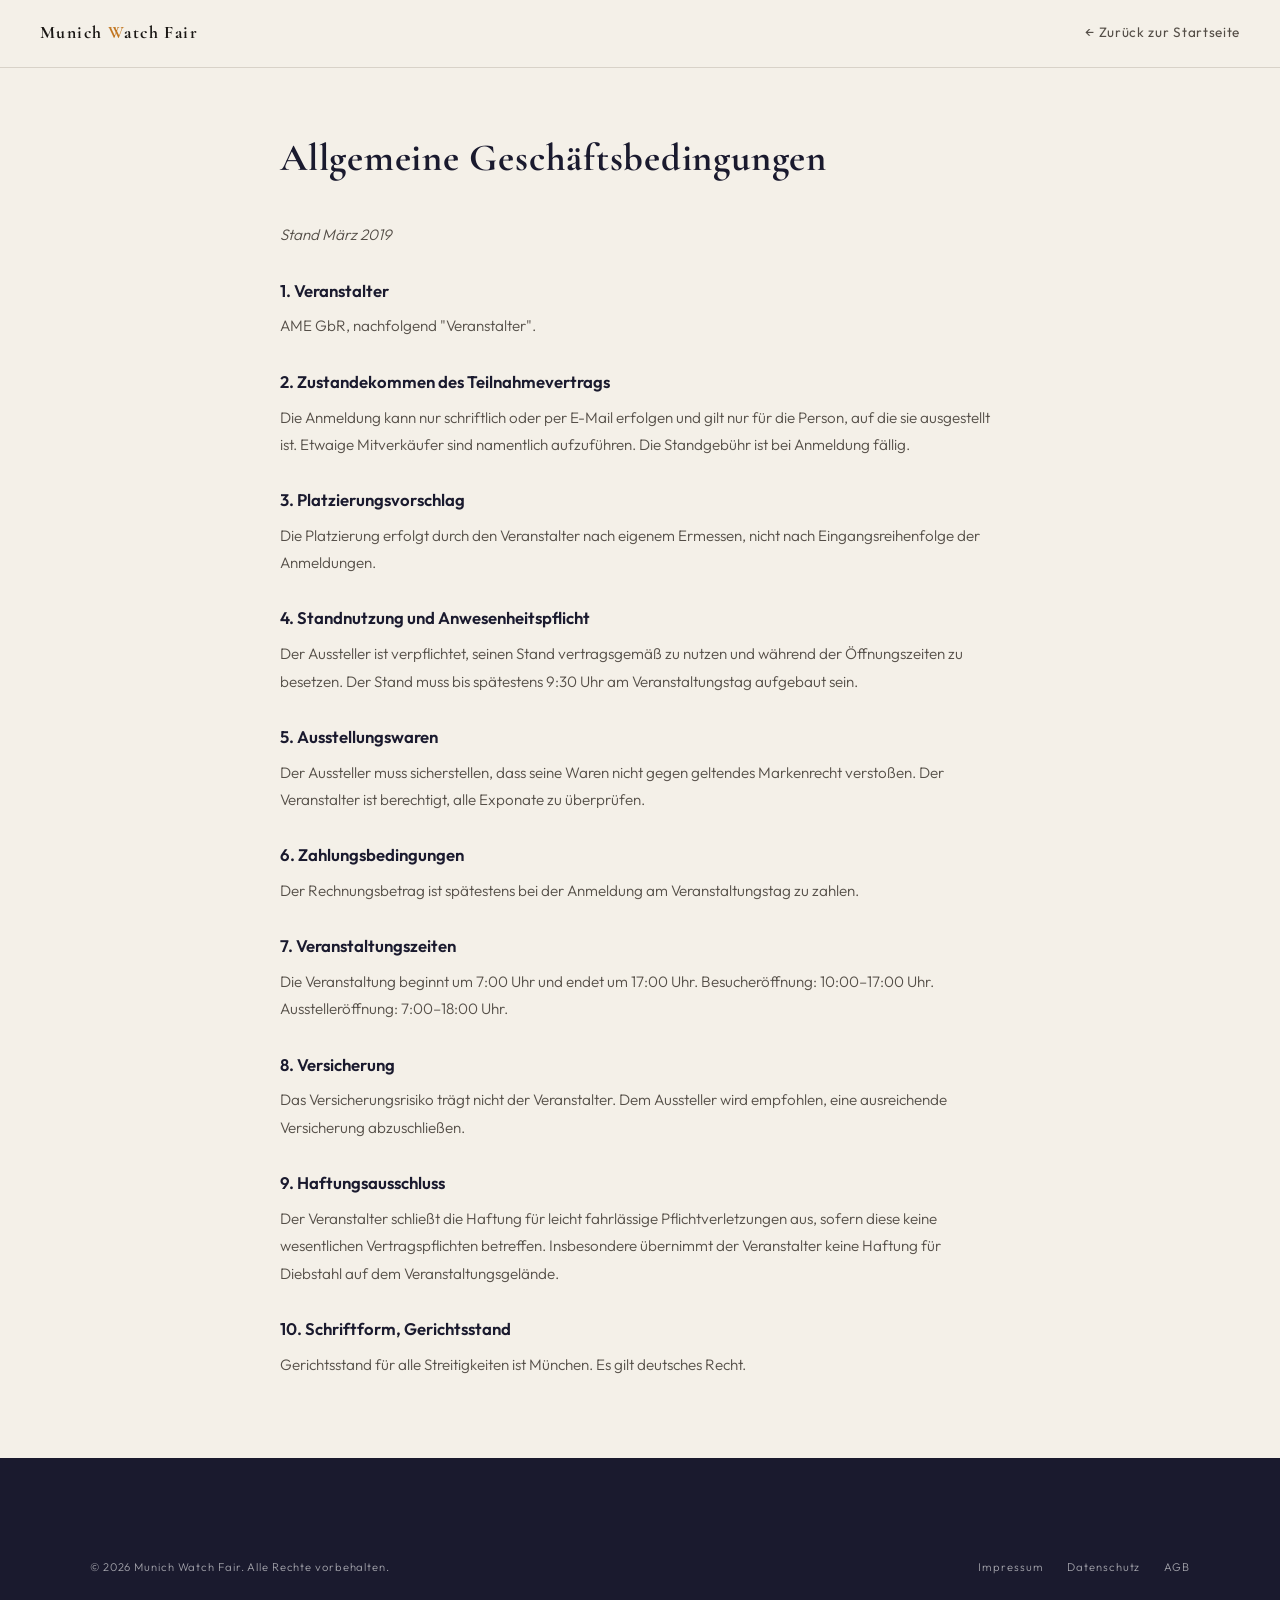
==== agb.html @ fc15fae0 "Add legal pages (Impressum, Datenschutz, AGB) and link from footer Co-Authored-By: Claude Opus 4.6 <" ====
<!DOCTYPE html>
<html lang="de">
<head>
<meta charset="UTF-8">
<meta name="viewport" content="width=device-width, initial-scale=1.0">
<title>AGB | Munich Watch Fair</title>
<meta name="description" content="Allgemeine Geschäftsbedingungen der AME GbR – Veranstalter der Munich Watch Fair.">
<link rel="icon" type="image/x-icon" href="images/favicon.ico">
<link rel="preconnect" href="https://fonts.googleapis.com">
<link rel="preconnect" href="https://fonts.gstatic.com" crossorigin>
<link href="https://fonts.googleapis.com/css2?family=Cormorant+Garamond:ital,wght@0,400;0,600;0,700;1,400&family=Outfit:wght@300;400;500;600;700&display=swap" rel="stylesheet">
<link rel="stylesheet" href="css/style.css">
</head>
<body>

<nav class="nav nav-legal" role="navigation" aria-label="Navigation">
  <a href="index.html" class="nav-logo">Munich <span>W</span>atch Fair</a>
  <a href="index.html" class="nav-back-link">← Zurück zur Startseite</a>
</nav>

<main class="legal-page">
  <div class="legal-content">
    <h1>Allgemeine Geschäftsbedingungen</h1>
    <p class="legal-date">Stand März 2019</p>

    <h3>1. Veranstalter</h3>
    <p>AME GbR, nachfolgend "Veranstalter".</p>

    <h3>2. Zustandekommen des Teilnahmevertrags</h3>
    <p>Die Anmeldung kann nur schriftlich oder per E-Mail erfolgen und gilt nur für die Person, auf die sie ausgestellt ist. Etwaige Mitverkäufer sind namentlich aufzuführen. Die Standgebühr ist bei Anmeldung fällig.</p>

    <h3>3. Platzierungsvorschlag</h3>
    <p>Die Platzierung erfolgt durch den Veranstalter nach eigenem Ermessen, nicht nach Eingangsreihenfolge der Anmeldungen.</p>

    <h3>4. Standnutzung und Anwesenheitspflicht</h3>
    <p>Der Aussteller ist verpflichtet, seinen Stand vertragsgemäß zu nutzen und während der Öffnungszeiten zu besetzen. Der Stand muss bis spätestens 9:30 Uhr am Veranstaltungstag aufgebaut sein.</p>

    <h3>5. Ausstellungswaren</h3>
    <p>Der Aussteller muss sicherstellen, dass seine Waren nicht gegen geltendes Markenrecht verstoßen. Der Veranstalter ist berechtigt, alle Exponate zu überprüfen.</p>

    <h3>6. Zahlungsbedingungen</h3>
    <p>Der Rechnungsbetrag ist spätestens bei der Anmeldung am Veranstaltungstag zu zahlen.</p>

    <h3>7. Veranstaltungszeiten</h3>
    <p>Die Veranstaltung beginnt um 7:00 Uhr und endet um 17:00 Uhr. Besucheröffnung: 10:00–17:00 Uhr. Ausstelleröffnung: 7:00–18:00 Uhr.</p>

    <h3>8. Versicherung</h3>
    <p>Das Versicherungsrisiko trägt nicht der Veranstalter. Dem Aussteller wird empfohlen, eine ausreichende Versicherung abzuschließen.</p>

    <h3>9. Haftungsausschluss</h3>
    <p>Der Veranstalter schließt die Haftung für leicht fahrlässige Pflichtverletzungen aus, sofern diese keine wesentlichen Vertragspflichten betreffen. Insbesondere übernimmt der Veranstalter keine Haftung für Diebstahl auf dem Veranstaltungsgelände.</p>

    <h3>10. Schriftform, Gerichtsstand</h3>
    <p>Gerichtsstand für alle Streitigkeiten ist München. Es gilt deutsches Recht.</p>
  </div>
</main>

<footer class="footer-new" role="contentinfo">
  <div class="footer-new-bottom">
    <span>&copy; 2026 Munich Watch Fair. Alle Rechte vorbehalten.</span>
    <div class="footer-new-legal">
      <a href="impressum.html">Impressum</a>
      <a href="datenschutz.html">Datenschutz</a>
      <a href="agb.html">AGB</a>
    </div>
  </div>
</footer>

</body>
</html>
---- css/style.css ----
/* ===== VARIABLES ===== */
:root {
  --bg: #F4F0E8;
  --bg-alt: #EDEAE2;
  --bg-card: #F6F3EC;
  --bg-card-hover: #F9F7F1;
  --border: #d8d2c8;
  --border-strong: #c4bdb2;
  --orange: #c27722;
  --orange-light: #D4872A;
  --orange-glow: rgba(194,119,34,0.3);
  --orange-border: rgba(194,119,34,0.3);
  --orange-dim: rgba(194,119,34,0.06);
  --gold: #8B6914;
  --gold-light: #B8860B;
  --gold-border: rgba(139,105,20,0.25);
  --text: #1a1714;
  --text-mid: #3a352e;
  --text-light: #544e47;
  --text-muted: #6b645c;
  --white: #FAF8F5;
  --red: #c0392b;
  --green: #27ae60;
  --navy: #1a1a2e;
  --navy-light: #242440;
  --navy-dim: rgba(26,26,46,0.06);
  --navy-border: rgba(26,26,46,0.2);
  --font-display: 'Cormorant Garamond', Georgia, serif;
  --font-body: 'Outfit', -apple-system, sans-serif;
  --ease: cubic-bezier(0.25,0.46,0.45,0.94);
  --ease-out: cubic-bezier(0.22,1,0.36,1);
  --ease-spring: cubic-bezier(0.34,1.56,0.64,1);
}

/* ===== RESET ===== */
*,*::before,*::after{margin:0;padding:0;box-sizing:border-box}
html{scroll-behavior:smooth;scrollbar-width:thin;scrollbar-color:var(--orange) var(--bg-alt)}
::-webkit-scrollbar{width:5px}
::-webkit-scrollbar-track{background:var(--bg-alt)}
::-webkit-scrollbar-thumb{background:var(--orange);border-radius:3px}
body{font-family:var(--font-body);background:var(--bg);color:var(--text);line-height:1.6;font-weight:300;overflow-x:hidden;-webkit-font-smoothing:antialiased;background-image:url("data:image/svg+xml,%3Csvg viewBox='0 0 200 200' xmlns='http://www.w3.org/2000/svg'%3E%3Cfilter id='n'%3E%3CfeTurbulence type='fractalNoise' baseFrequency='0.75' numOctaves='4' stitchTiles='stitch'/%3E%3C/filter%3E%3Crect width='100%25' height='100%25' filter='url(%23n)' opacity='0.03'/%3E%3C/svg%3E");background-repeat:repeat;background-size:200px 200px}
a{color:inherit;text-decoration:none}

/* LOADER */
.loader{position:fixed;inset:0;z-index:9999;background:var(--bg);display:flex;align-items:center;justify-content:center;flex-direction:column;gap:1.5rem;transition:opacity .6s,visibility .6s}
.loader.hidden{opacity:0;visibility:hidden;pointer-events:none}
.loader-logo{font-family:var(--font-display);font-size:1.6rem;font-weight:700;letter-spacing:.12em;color:var(--text);opacity:0;animation:loaderFade .8s ease .2s forwards}
.loader-logo span{color:var(--orange)}
.loader-sub{font-size:.6rem;letter-spacing:.35em;text-transform:uppercase;color:var(--text-mid);opacity:0;animation:loaderFade .8s ease .5s forwards}
.loader-bar{width:120px;height:2px;background:var(--border);position:relative;overflow:hidden;border-radius:1px}
.loader-bar::after{content:'';position:absolute;left:0;top:0;height:100%;width:0;background:var(--orange);border-radius:1px;animation:loaderProgress 1.8s ease forwards}
@keyframes loaderFade{to{opacity:1}}
@keyframes loaderProgress{to{width:100%}}

/* NAV */
.nav{position:fixed;top:0;left:0;right:0;z-index:1000;padding:1.2rem 2.5rem;display:flex;justify-content:space-between;align-items:center;transition:all .5s var(--ease)}
.nav.scrolled{background:rgba(244,240,232,.97);padding:.75rem 2.5rem;border-bottom:1px solid var(--border);box-shadow:0 1px 3px rgba(0,0,0,.04)}
.nav.scrolled .nav-logo{color:var(--text)}
.nav.scrolled .nav-links a{color:var(--navy)}
.nav.scrolled .nav-toggle span{background:var(--text)}
.nav-logo{font-family:var(--font-display);font-size:1.1rem;font-weight:700;letter-spacing:.08em;color:var(--navy);transition:color .5s var(--ease)}
.nav-logo span{color:var(--orange)}
.nav-links{display:flex;gap:2rem;list-style:none}
.nav-links a{font-size:.75rem;font-weight:400;letter-spacing:.14em;text-transform:uppercase;color:var(--navy);transition:color .4s var(--ease);position:relative}
.nav-links a::after{content:'';position:absolute;bottom:-4px;left:0;width:0;height:1.5px;background:var(--orange);transition:width .3s var(--ease)}
.nav-links a:hover{color:var(--orange)}
.nav-links a:hover::after{width:100%}
.nav-toggle{display:none;flex-direction:column;gap:5px;cursor:pointer;background:none;border:none;padding:4px}
.nav-toggle span{width:22px;height:1.5px;background:var(--navy);transition:all .4s var(--ease)}

/* HERO */
.hero{position:relative;min-height:100vh;min-height:100dvh;display:flex;flex-direction:column;align-items:center;justify-content:center;padding:4.5rem 2rem 2rem;overflow:hidden;background:var(--bg)}
.hero-bg{position:absolute;inset:0;z-index:0;overflow:hidden}
.hero-bg-gradient{position:absolute;inset:-10%;width:120%;height:120%;background:repeating-linear-gradient(90deg,rgba(26,26,46,.018) 0px,rgba(26,26,46,.018) 1px,transparent 1px,transparent 30px),radial-gradient(ellipse 60% 50% at 50% 40%,rgba(184,134,11,.06) 0%,transparent 70%),radial-gradient(ellipse 50% 60% at 30% 60%,rgba(26,26,46,.015) 0%,transparent 60%);animation:bgShift 20s ease-in-out infinite alternate}
@keyframes bgShift{0%{transform:translate(0,0) scale(1)}100%{transform:translate(-1%,.5%) scale(1.02)}}

/* Subtle decorative lines */
.hero-deco{position:absolute;z-index:1;opacity:.06;pointer-events:none}
.hero-deco-1{top:15%;left:5%;width:200px;height:200px;border:1px solid rgba(26,26,46,.06);border-radius:50%}
.hero-deco-2{bottom:20%;right:8%;width:150px;height:150px;border:1px solid rgba(184,134,11,.15);border-radius:50%}

/* Full-width navy band behind the banner – positioned via JS */
.hero-banner-band{
  position:absolute;z-index:2;
  left:0;right:0;
  height:35%;
  background:rgba(26,26,46,.85);
  pointer-events:none;
}
/* Fixed top banner - Cotton Paper Card */
.hero-banner{
  position:relative;z-index:3;
  display:flex;flex-direction:column;align-items:center;
  text-align:center;
  margin-bottom:clamp(1.2rem,2.5vw,2rem);
  padding:clamp(1.8rem,3.5vw,2.8rem) clamp(3rem,6vw,6rem);
  background:var(--bg-card);
  border:1px solid rgba(184,134,11,.2);
  box-shadow:0 1px 2px rgba(0,0,0,.06),inset 0 1px 0 rgba(255,255,255,.5);
  max-width:900px;width:100%;
}
/* Subtle paper texture overlay */
.hero-banner::before{
  content:'';position:absolute;inset:0;
  background:url("data:image/svg+xml,%3Csvg viewBox='0 0 100 100' xmlns='http://www.w3.org/2000/svg'%3E%3Cfilter id='n'%3E%3CfeTurbulence type='fractalNoise' baseFrequency='1.2' numOctaves='3' stitchTiles='stitch'/%3E%3C/filter%3E%3Crect width='100%25' height='100%25' filter='url(%23n)' opacity='0.025'/%3E%3C/svg%3E");
  pointer-events:none;
}
/* Bottom accent line */
.hero-banner::after{
  content:'';position:absolute;bottom:0;left:15%;right:15%;height:1.5px;
  background:linear-gradient(90deg,transparent,var(--gold),transparent);
  opacity:.3;
}
/* Logo recreation */
.hero-logo{
  display:flex;flex-direction:column;align-items:flex-start;
  position:relative;
  opacity:0;transform:translateY(20px);
}
.logo-munich{
  font-family:var(--font-display);
  font-size:clamp(2.6rem,6.5vw,4.8rem);
  font-weight:700;
  color:var(--navy);
  letter-spacing:.06em;
  line-height:1;
}
.logo-watch{
  font-family:var(--font-display);
  font-size:clamp(5rem,13vw,10rem);
  font-weight:900;
  color:var(--navy);
  letter-spacing:.06em;
  line-height:.82;
  position:relative;
  display:flex;align-items:baseline;
}
/* The A is replaced by an SVG clock-hand pointer */
.logo-a-wrap{
  display:inline-block;
  position:relative;
  width:clamp(2.4rem,6.2vw,4.8rem);
  height:clamp(5rem,13vw,10rem);
  vertical-align:baseline;
}
.logo-a-svg{
  position:absolute;
  bottom:-.15em;left:50%;
  transform:translateX(-50%);
  width:clamp(2.6rem,6.8vw,5.2rem);
  height:clamp(4.2rem,11vw,8.2rem);
  overflow:visible;
}
.logo-fair{
  font-family:var(--font-display);
  font-size:clamp(2.4rem,5.8vw,4.2rem);
  font-weight:700;
  color:var(--navy);
  letter-spacing:.06em;
  line-height:1;
  align-self:flex-end;
  margin-top:-.15em;
}
.hero-banner-line{
  width:80px;height:1px;margin:1rem auto;
  background:linear-gradient(90deg,transparent,var(--gold),transparent);
  opacity:0;transition:opacity 1s ease 2s;
}
.hero-banner.animated .hero-banner-line{opacity:.5}
.hero-banner-badge{
  font-size:.75rem;font-weight:500;letter-spacing:.3em;text-transform:uppercase;
  color:var(--text-mid);
  opacity:0;transform:translateY(15px);
}

/* Date & venue */
.hero-info{
  position:relative;z-index:3;text-align:center;
  margin-bottom:clamp(0.8rem,1.5vw,1.2rem);
}
.hero-date{
  font-size:clamp(.78rem,1.1vw,.9rem);font-weight:400;
  letter-spacing:.12em;color:var(--text-light);
  opacity:0;transform:translateY(15px);
}

/* Countdown - elegant, no boxes */
.hero-countdown-wrap{position:relative;z-index:3;text-align:center;margin-bottom:clamp(1rem,2vw,1.5rem)}
.countdown{display:flex;justify-content:center;gap:clamp(.2rem,.6vw,.4rem);opacity:0;transform:translateY(15px)}
.countdown-unit{display:flex;flex-direction:column;align-items:center;min-width:clamp(48px,8vw,72px);padding:.3rem}
.countdown-value{font-family:var(--font-display);font-size:clamp(1.8rem,4vw,2.8rem);font-weight:700;color:var(--orange);line-height:1;transition:transform .3s var(--ease-spring)}
.countdown-value.tick{transform:scale(1.12)}
.countdown-label{font-size:.52rem;font-weight:500;letter-spacing:.2em;text-transform:uppercase;color:var(--text-muted);margin-top:.2rem}
.countdown-separator{font-family:var(--font-display);font-size:clamp(1.4rem,3vw,2.4rem);color:rgba(184,134,11,.4);align-self:center;margin-top:-.2rem;animation:sepPulse 1.5s ease infinite}
@keyframes sepPulse{0%,100%{opacity:1}50%{opacity:.25}}

/* THREE LUXURY SVG ICONS */
.hero-icons{
  position:relative;z-index:3;
  display:flex;align-items:flex-end;justify-content:center;
  gap:clamp(2rem,5vw,4.5rem);
  width:100%;max-width:750px;
}
.hero-icon-item{
  display:flex;flex-direction:column;align-items:center;gap:.8rem;
  opacity:0;transform:translateY(30px);
  transition:opacity 1s ease,transform 1s var(--ease-out);
  position:relative;
}
.hero-icon-item.visible{opacity:1;transform:translateY(0)}
.hero-icon-item:nth-child(1).visible{transition-delay:.6s}
.hero-icon-item:nth-child(2).visible{transition-delay:.3s}
.hero-icon-item:nth-child(3).visible{transition-delay:.8s}
.hero-icon-label{font-size:.58rem;font-weight:500;letter-spacing:.25em;text-transform:uppercase;color:var(--text-mid)}

/* SVG self-draw with enhanced timing */
.hero-icon-svg{overflow:visible;width:clamp(80px,14vw,130px)}
.hero-icon-svg .draw{fill:none;stroke:var(--navy);stroke-width:1;stroke-linecap:round;stroke-linejoin:round;stroke-dasharray:800;stroke-dashoffset:800;transition:stroke-dashoffset 2s var(--ease-out)}
.hero-icon-svg .draw.thin{stroke-width:.5;stroke:rgba(26,26,46,.3)}
.hero-icon-svg .draw.gold{stroke:var(--gold-light);stroke-width:.8}
.hero-icon-svg .draw.d1{transition-delay:.4s}.hero-icon-svg .draw.d2{transition-delay:.8s}.hero-icon-svg .draw.d3{transition-delay:1.2s}.hero-icon-svg .draw.d4{transition-delay:1.6s}.hero-icon-svg .draw.d5{transition-delay:2s}
.hero-icon-svg.drawn .draw{stroke-dashoffset:0}

/* Floating animation after draw completes */
.hero-icon-item.floating .hero-icon-svg{
  animation:iconFloat 4s ease-in-out infinite;
}
.hero-icon-item:nth-child(1).floating .hero-icon-svg{animation-delay:0s}
.hero-icon-item:nth-child(2).floating .hero-icon-svg{animation-delay:1.3s}
.hero-icon-item:nth-child(3).floating .hero-icon-svg{animation-delay:2.6s}
@keyframes iconFloat{
  0%,100%{transform:translateY(0) rotate(0deg)}
  25%{transform:translateY(-6px) rotate(.5deg)}
  75%{transform:translateY(4px) rotate(-.5deg)}
}

/* Pulsing glow behind each icon */
.hero-icon-item::before{
  content:'';position:absolute;top:35%;left:50%;
  width:100px;height:100px;
  transform:translate(-50%,-50%);
  background:radial-gradient(circle,rgba(184,134,11,.1) 0%,transparent 65%);
  border-radius:50%;
  opacity:0;
  animation:none;
  z-index:-1;
}
.hero-icon-item.visible::before{
  opacity:1;
  animation:iconPulse 3s ease-in-out infinite;
}
.hero-icon-item:nth-child(1).visible::before{animation-delay:.2s}
.hero-icon-item:nth-child(2).visible::before{animation-delay:1s}
.hero-icon-item:nth-child(3).visible::before{animation-delay:1.8s}
@keyframes iconPulse{
  0%,100%{transform:translate(-50%,-50%) scale(1);opacity:.6}
  50%{transform:translate(-50%,-50%) scale(1.3);opacity:1}
}

/* Bottom line reveal under each icon */
.hero-icon-item::after{
  content:'';position:absolute;bottom:-.4rem;left:20%;right:20%;
  height:1px;
  background:linear-gradient(90deg,transparent,var(--orange),transparent);
  opacity:0;transform:scaleX(0);
  transition:opacity .8s ease 2.5s,transform .8s var(--ease-out) 2.5s;
}
.hero-icon-item.visible::after{opacity:.3;transform:scaleX(1)}

@media(max-width:768px){
  .hero{padding:5rem 1.5rem 2.5rem}
  .hero-icons{gap:1.5rem}
  .hero-icon-svg{width:clamp(60px,18vw,90px)}
  .hero-deco{display:none}
}
/* BUTTONS */
.btn{display:inline-flex;align-items:center;gap:.5rem;padding:.95rem 2.4rem;font-family:var(--font-body);font-size:.75rem;font-weight:500;letter-spacing:.2em;text-transform:uppercase;border:none;cursor:pointer;transition:all .4s var(--ease);position:relative;overflow:hidden}
.btn::before{content:'';position:absolute;top:50%;left:50%;width:0;height:0;background:rgba(255,255,255,.08);border-radius:50%;transition:all .6s var(--ease);transform:translate(-50%,-50%)}
.btn:hover::before{width:300px;height:300px}
.btn-primary{background:var(--navy);color:var(--white);box-shadow:0 1px 3px rgba(26,26,46,.12)}
.btn-primary:hover{background:var(--navy-light);box-shadow:0 2px 6px rgba(26,26,46,.18);transform:translateY(-2px)}
.btn-outline{background:transparent;color:var(--navy);border:1.5px solid var(--navy)}
.btn-outline:hover{background:var(--navy);color:var(--white);transform:translateY(-2px);box-shadow:0 2px 6px rgba(26,39,68,.12)}
.btn-outline-orange{background:transparent;color:var(--orange);border:1.5px solid var(--orange)}
.btn-outline-orange:hover{background:var(--orange);color:var(--white);transform:translateY(-2px);box-shadow:0 2px 6px rgba(232,145,45,.15)}
.btn-pulse{animation:pulse 3s ease infinite}
@keyframes pulse{0%,100%{box-shadow:0 1px 3px rgba(26,26,46,.12)}50%{box-shadow:0 2px 8px rgba(26,26,46,.18)}}

/* TICKER */
.ticker{overflow:hidden;white-space:nowrap;padding:.9rem 0;border-top:1px solid rgba(255,255,255,.08);border-bottom:1px solid rgba(255,255,255,.08);background:var(--navy)}
.ticker-track{display:inline-flex;animation:tickerScroll 30s linear infinite}
.ticker-track:hover{animation-play-state:paused}
.ticker-item{display:inline-flex;align-items:center;gap:.6rem;padding:0 2.5rem;font-size:.7rem;font-weight:400;letter-spacing:.2em;text-transform:uppercase;color:rgba(255,255,255,.7)}
.ticker-dot{width:4px;height:4px;background:var(--gold-light);border-radius:50%;flex-shrink:0}
.ticker-item:nth-child(even) .ticker-dot{background:rgba(255,255,255,.3)}
@keyframes tickerScroll{0%{transform:translateX(0)}100%{transform:translateX(-50%)}}

/* SECTIONS */
.section{padding:clamp(5rem,12vw,8rem) clamp(1.5rem,5vw,3rem);position:relative;overflow:hidden;background:var(--bg)}
.section::after{content:'';position:absolute;bottom:0;left:10%;right:10%;height:1px;background:linear-gradient(90deg,transparent,var(--border),transparent);pointer-events:none}
.section-alt{background:var(--bg-alt)}
.section-inner{max-width:1100px;margin:0 auto}
.section-header{text-align:center;margin-bottom:4rem}
.section-tag{display:inline-block;font-size:.55rem;font-weight:500;letter-spacing:.4em;text-transform:uppercase;color:var(--gold);border:1px solid var(--gold-border);padding:.4rem 1.4rem;margin-bottom:1.5rem}
.section-title{font-family:var(--font-display);font-size:clamp(2.4rem,5vw,3.8rem);font-weight:600;line-height:1.08;margin-bottom:1rem;color:var(--text);letter-spacing:.03em}
.section-title .orange{color:var(--orange)}
.section-subtitle{font-size:clamp(.88rem,1.2vw,1rem);color:var(--text-light);font-weight:300;max-width:520px;margin:0 auto}

/* INFO CARDS */
/* Asymmetric layout: 1 large left + 2 stacked right */
.info-grid{
  display:grid;
  grid-template-columns:1fr 1fr;
  grid-template-rows:1fr 1fr;
  gap:1.5rem;
}
.info-card-featured{grid-row:1 / 3}

/* Matte paper info cards – letterpress */
.info-card-glass{
  position:relative;overflow:hidden;
  background:var(--bg-card);
  border:1px solid rgba(0,0,0,.06);
  border-top:2px solid var(--gold);
  box-shadow:0 1px 2px rgba(0,0,0,.04),inset 0 1px 3px rgba(0,0,0,.02);
  transition:transform .3s ease,box-shadow .3s ease,border-color .3s ease;
}
.info-card-glass::before{
  content:'';position:absolute;inset:0;
  background:url("data:image/svg+xml,%3Csvg viewBox='0 0 100 100' xmlns='http://www.w3.org/2000/svg'%3E%3Cfilter id='n'%3E%3CfeTurbulence type='fractalNoise' baseFrequency='1.2' numOctaves='3' stitchTiles='stitch'/%3E%3C/filter%3E%3Crect width='100%25' height='100%25' filter='url(%23n)' opacity='0.02'/%3E%3C/svg%3E");
  pointer-events:none;
}
.info-card-glass::after{
  content:'';position:absolute;bottom:0;left:15%;right:15%;height:1.5px;
  background:linear-gradient(90deg,transparent,var(--orange),transparent);
  opacity:0;transition:opacity .3s ease;
}
.info-card-glass:hover{
  transform:translateY(-3px);
  border-top:2px solid var(--orange);
  border-color:rgba(232,160,76,.15);
  box-shadow:0 3px 8px rgba(0,0,0,.05),inset 0 1px 3px rgba(0,0,0,.02);
}
.info-card-glass:hover::after{opacity:.5}
.info-card-glass-inner{
  position:relative;z-index:1;
  padding:clamp(1.8rem,3vw,2.5rem);
  text-align:center;
  display:flex;flex-direction:column;align-items:center;
  height:100%;
}
/* Featured card: text centered, watches as deco */
.info-card-featured .info-card-glass-inner{
  justify-content:center;
  position:relative;
  overflow:visible;
}
/* Decorative watch SVGs — absolute positioned */
.showcase-deco{
  position:absolute;
  width:65px;height:auto;
  opacity:.3;
  pointer-events:none;
  z-index:0;
}
/* Calatrava — top-left */
.showcase-deco-1{
  top:8%;left:6%;
  transform:rotate(-8deg);
}
/* Pocket Watch — right middle */
.showcase-deco-2{
  top:20%;right:4%;
  transform:rotate(5deg);
}
/* Submariner — bottom-center-left */
.showcase-deco-3{
  bottom:6%;left:12%;
  transform:rotate(-3deg);
}
/* Animated hands — each at different speed */
.showcase-deco-1 .showcase-hand-m{animation:handSweep1 10s linear infinite;transform-origin:50px 50px}
.showcase-deco-1 .showcase-hand-h{animation:handSweep1 120s linear infinite;transform-origin:50px 50px}
.showcase-deco-2 .showcase-hand-m{animation:handSweep2 8s linear infinite;transform-origin:50px 60px}
.showcase-deco-2 .showcase-hand-h{animation:handSweep2 96s linear infinite;transform-origin:50px 60px}
.showcase-deco-3 .showcase-hand-m{animation:handSweep3 12s linear infinite;transform-origin:50px 50px}
.showcase-deco-3 .showcase-hand-h{animation:handSweep3 144s linear infinite;transform-origin:50px 50px}
@keyframes handSweep1{0%{transform:rotate(0deg)}100%{transform:rotate(360deg)}}
@keyframes handSweep2{0%{transform:rotate(45deg)}100%{transform:rotate(405deg)}}
@keyframes handSweep3{0%{transform:rotate(120deg)}100%{transform:rotate(480deg)}}
/* Card text above deco */
.info-card-featured h3,
.info-card-featured p,
.info-card-featured .showcase-tagline{position:relative;z-index:1}
/* Tagline */
.showcase-tagline{
  font-size:.6rem;font-weight:500;
  letter-spacing:.2em;text-transform:uppercase;
  color:var(--text-muted);
  margin-top:.6rem;margin-bottom:0;
}
/* SVG icons */
.info-card-svg{
  width:clamp(72px,10vw,88px);
  margin-bottom:1.2rem;
  overflow:visible;
  transition:transform .3s ease;
}
.info-card-svg .draw{fill:none;stroke:var(--navy);stroke-width:1;stroke-linecap:round;stroke-linejoin:round}
.info-card-svg .draw.thin{stroke-width:.5;stroke:rgba(26,26,46,.3)}
.info-card-svg .draw.gold{stroke:var(--gold-light);stroke-width:.8}
/* Hover: jewelry pulse */
.info-card-glass:nth-child(2):hover .info-card-svg{animation:jewelPulse 1s ease-in-out}
/* Hover: globe spin */
.info-card-glass:nth-child(3):hover .info-card-svg{animation:globeSpin 2s linear}
@keyframes jewelPulse{
  0%,100%{transform:scale(1)}
  30%{transform:scale(1.1)}
  60%{transform:scale(1.04)}
}
@keyframes globeSpin{
  0%{transform:rotateY(0deg)}
  100%{transform:rotateY(360deg)}
}
.info-card-glass h3{
  font-family:var(--font-display);font-size:1.35rem;font-weight:600;margin-bottom:1rem;
}
.info-card-glass p{
  font-size:.88rem;color:var(--text-mid);line-height:1.7;font-weight:300;margin-bottom:1.2rem;
}
.info-card-glass-inner::after{
  content:'';display:block;width:40px;height:1.5px;margin:0 auto;
  background:linear-gradient(90deg,transparent,var(--orange),transparent);
  opacity:.4;transition:all .3s ease;
}
.info-card-glass:hover .info-card-glass-inner::after{width:80px;opacity:.7}

/* ===== TIMELINE – Horizontal Grid ===== */
.timeline{
  position:relative;
  display:grid;
  grid-template-columns:repeat(5,1fr);
  gap:1.2rem;
  margin:0 auto;
  padding:2rem 0;
}
/* Horizontal connector line */
.timeline-line{
  position:absolute;top:28px;left:0;right:0;height:2px;
  background:var(--border);
}
.timeline-line-fill{
  height:100%;width:0;
  background:linear-gradient(90deg,var(--orange),var(--navy));
  transition:width .1s linear;
  border-radius:1px;
}
.timeline-item{
  position:relative;
  display:flex;flex-direction:column;align-items:center;
  text-align:center;
  padding-top:52px;
  opacity:0;transform:translateY(15px);
  transition:all .7s var(--ease-out);
}
.timeline-item.visible{
  opacity:1;transform:translateY(0);
}
.timeline-node{
  position:absolute;top:0;left:50%;transform:translateX(-50%);
  width:38px;height:38px;
  background:var(--bg-card);
  border:1.5px solid var(--border);
  border-radius:50%;
  display:flex;align-items:center;justify-content:center;
  z-index:2;
  box-shadow:0 1px 2px rgba(0,0,0,.05),inset 0 1px 2px rgba(0,0,0,.02);
  transition:all .5s var(--ease-spring);
}
.timeline-item.visible .timeline-node{
  animation:nodePop .6s var(--ease-spring) forwards;
}
@keyframes nodePop{
  0%{transform:translateX(-50%) scale(0);opacity:0}
  100%{transform:translateX(-50%) scale(1);opacity:1}
}
.timeline-item:hover .timeline-node{
  transform:translateX(-50%) scale(1.08);
  border-color:var(--orange);
  box-shadow:0 1px 4px rgba(194,119,34,.15);
}
.timeline-clock{font-size:1rem;line-height:1}
/* Vertical connector from node to card */
.timeline-item::before{
  content:'';position:absolute;top:38px;left:50%;
  width:1.5px;height:14px;
  background:linear-gradient(180deg,var(--orange-border),transparent);
  opacity:0;transition:opacity .5s .2s;
}
.timeline-item.visible::before{opacity:1}
.timeline-card-glass{
  position:relative;overflow:hidden;
  background:var(--bg-card);
  border:1px solid rgba(0,0,0,.06);
  box-shadow:0 1px 2px rgba(0,0,0,.03),inset 0 1px 2px rgba(0,0,0,.015);
  padding:1.2rem 1rem;
  transition:all .5s var(--ease);
  flex:1;
}
.timeline-card-glass::before{
  content:'';position:absolute;inset:0;
  background:url("data:image/svg+xml,%3Csvg viewBox='0 0 100 100' xmlns='http://www.w3.org/2000/svg'%3E%3Cfilter id='n'%3E%3CfeTurbulence type='fractalNoise' baseFrequency='1.2' numOctaves='3' stitchTiles='stitch'/%3E%3C/filter%3E%3Crect width='100%25' height='100%25' filter='url(%23n)' opacity='0.018'/%3E%3C/svg%3E");
  pointer-events:none;
}
.timeline-card-glass::after{
  content:'';position:absolute;bottom:0;left:20%;right:20%;height:1.5px;
  background:linear-gradient(90deg,transparent,var(--orange),transparent);
  opacity:0;transition:opacity .4s;
}
.timeline-item:hover .timeline-card-glass{
  transform:translateY(-2px);
  box-shadow:0 2px 6px rgba(0,0,0,.05);
  border-color:var(--gold-border);
}
.timeline-item:hover .timeline-card-glass::after{opacity:.5}
.timeline-time{
  display:inline-block;font-size:.6rem;font-weight:600;
  letter-spacing:.12em;text-transform:uppercase;
  color:var(--orange);margin-bottom:.3rem;
}
.timeline-card-glass h3{
  font-family:var(--font-display);font-size:1rem;font-weight:600;margin-bottom:.4rem;
}
.timeline-card-glass p{
  font-size:.78rem;color:var(--text-mid);line-height:1.5;font-weight:300;
}

/* Tablet: scroll horizontally */
@media(max-width:1024px){
  .timeline{
    grid-template-columns:repeat(5,minmax(200px,1fr));
    overflow-x:auto;-webkit-overflow-scrolling:touch;
    scroll-snap-type:x mandatory;
    gap:1rem;padding-bottom:1rem;
  }
  .timeline-item{scroll-snap-align:center;min-width:200px}
}
/* Mobile: horizontal swipe */
@media(max-width:600px){
  .timeline{
    display:flex;
    overflow-x:auto;-webkit-overflow-scrolling:touch;
    scroll-snap-type:x mandatory;
    gap:.75rem;
    padding:0 1rem 1rem;
    scrollbar-width:none;
  }
  .timeline::-webkit-scrollbar{display:none}
  .timeline-line{display:none}
  .timeline-item{
    flex:0 0 70vw;max-width:260px;
    scroll-snap-align:start;
    padding-top:0;min-width:0;
  }
  .timeline-node{display:none}
  .timeline-item::before{display:none}
  .timeline-card-glass{padding:.9rem .8rem}
  .timeline-card-glass h3{font-size:.85rem;margin-bottom:.2rem}
  .timeline-card-glass p{
    font-size:.72rem;line-height:1.4;
    display:-webkit-box;-webkit-line-clamp:1;-webkit-box-orient:vertical;overflow:hidden;
  }
}

/* ===== TICKETS ===== */
.ticket-card{max-width:460px;margin:0 auto;background:var(--bg-card);border:1px solid var(--gold-border);padding:clamp(2.5rem,4vw,3.5rem);text-align:center;position:relative;overflow:hidden;transition:all .5s var(--ease);box-shadow:0 1px 2px rgba(0,0,0,.03),inset 0 1px 2px rgba(0,0,0,.015)}
.ticket-grid{display:grid;grid-template-columns:repeat(auto-fit,minmax(300px,1fr));gap:2rem;max-width:960px;margin:0 auto}
.ticket-grid .ticket-card{max-width:none}
.ticket-badge{position:absolute;top:16px;right:-32px;background:var(--orange);color:#fff;font-size:.6rem;font-weight:600;letter-spacing:.12em;text-transform:uppercase;padding:.3rem 2.5rem;transform:rotate(45deg)}
.ticket-card:hover{transform:translateY(-2px);box-shadow:0 3px 8px rgba(0,0,0,.06);border-color:var(--orange-border)}
.ticket-card::before,.ticket-card::after{content:'';position:absolute;width:40px;height:40px;border-color:var(--navy);border-style:solid;opacity:.3;transition:all .5s var(--ease)}
.ticket-card::before{top:12px;left:12px;border-width:1.5px 0 0 1.5px}
.ticket-card::after{bottom:12px;right:12px;border-width:0 1.5px 1.5px 0}
.ticket-card:hover::before,.ticket-card:hover::after{width:60px;height:60px;opacity:.6}
.ticket-icon{font-size:2.5rem;margin-bottom:1.2rem;display:inline-block;animation:ticketFloat 3s ease-in-out infinite}
@keyframes ticketFloat{0%,100%{transform:translateY(0)}50%{transform:translateY(-8px)}}
.ticket-card h3{font-family:var(--font-display);font-size:1.7rem;font-weight:600;margin-bottom:.5rem}
.ticket-date{font-size:.85rem;color:var(--text-light);margin-bottom:2rem;font-weight:300}
.ticket-price{font-family:var(--font-display);font-size:3.5rem;font-weight:700;color:var(--orange);margin-bottom:.2rem}
.ticket-price-sub{font-size:.75rem;color:var(--text-muted);margin-bottom:2rem;letter-spacing:.12em}

/* ===== AUSSTELLER TEASER (PUBLIC) ===== */
.aussteller-benefits{display:grid;grid-template-columns:repeat(3,1fr);gap:1.5rem;margin-bottom:3rem}
.benefit-item{text-align:center;padding:1.5rem 1rem}
.benefit-icon{font-size:1.8rem;margin-bottom:.8rem;display:inline-block}
.benefit-item h4{font-family:var(--font-display);font-size:1.1rem;font-weight:600;margin-bottom:.4rem}
.benefit-item p{font-size:.82rem;color:var(--text-mid);font-weight:300;line-height:1.5}

/* Gate Box */
.gate-box{max-width:560px;margin:0 auto;text-align:center;background:var(--bg-card);border:1px solid var(--gold-border);padding:2.5rem;position:relative;overflow:hidden;box-shadow:0 1px 2px rgba(0,0,0,.03),inset 0 1px 2px rgba(0,0,0,.015)}
.gate-box::before{content:'';position:absolute;top:0;left:0;right:0;height:2px;background:linear-gradient(90deg,transparent,var(--orange),transparent)}
.gate-icon{font-size:2rem;margin-bottom:1rem;display:inline-block}
.gate-box h3{font-family:var(--font-display);font-size:1.4rem;font-weight:600;margin-bottom:.5rem;color:var(--navy)}
.gate-box p{font-size:.88rem;color:var(--text-mid);font-weight:300;margin-bottom:1.5rem;line-height:1.55}
.gate-box .btn{margin:0 .4rem}

/* Pricing (hidden initially) */
.pricing-section{display:none}
.pricing-section.unlocked{display:block;animation:revealPricing .8s var(--ease-out)}
@keyframes revealPricing{from{opacity:0;transform:translateY(30px)}to{opacity:1;transform:translateY(0)}}

.pricing-grid{display:grid;grid-template-columns:repeat(3,1fr);gap:1.5rem;align-items:start}
.pricing-card{background:var(--bg-card);border:1px solid var(--border);padding:clamp(2rem,3vw,2.5rem);text-align:center;transition:all .45s var(--ease);position:relative;overflow:hidden;box-shadow:0 1px 2px rgba(0,0,0,.03),inset 0 1px 2px rgba(0,0,0,.015)}
.pricing-card::after{content:'';position:absolute;inset:0;background:linear-gradient(180deg,rgba(232,145,45,.05) 0%,transparent 40%);opacity:0;transition:opacity .4s}
.pricing-card:hover{transform:translateY(-3px);box-shadow:0 3px 8px rgba(0,0,0,.06)}
.pricing-card:hover::after{opacity:1}
.pricing-card.featured{border-color:var(--gold);box-shadow:0 1px 3px rgba(184,134,11,.06);transform:scale(1.04)}
.pricing-card.featured:hover{transform:scale(1.04) translateY(-3px);box-shadow:0 3px 8px rgba(232,145,45,.08)}
.pricing-badge{position:absolute;top:-1px;left:50%;transform:translateX(-50%);background:var(--orange);color:var(--white);font-size:.58rem;font-weight:600;letter-spacing:.22em;text-transform:uppercase;padding:.3rem 1.3rem;z-index:2}
.pricing-card h3{font-family:var(--font-display);font-size:1.2rem;font-weight:600;margin:.5rem 0 .75rem;position:relative;z-index:1}
.pricing-price{font-family:var(--font-display);font-size:2.8rem;font-weight:700;color:var(--orange);margin-bottom:1.5rem;position:relative;z-index:1}
.pricing-features{list-style:none;margin-bottom:2rem;text-align:left;position:relative;z-index:1}
.pricing-features li{font-size:.85rem;color:var(--text-mid);padding:.5rem 0;border-bottom:1px solid var(--border);display:flex;align-items:center;gap:.6rem;font-weight:300}
.pricing-features li::before{content:'✦';color:var(--orange);font-size:.5rem;flex-shrink:0}
.pricing-card .btn{width:100%;justify-content:center;position:relative;z-index:1}

/* Welcome banner after login */
.welcome-bar{display:none;text-align:center;margin-bottom:2.5rem;padding:1rem 1.5rem;background:rgba(232,145,45,.08);border:1px solid var(--orange-border);font-size:.85rem;color:var(--text-mid)}
.welcome-bar.visible{display:block;animation:revealPricing .6s var(--ease-out)}
.welcome-bar strong{color:var(--orange);font-weight:500}
.welcome-logout{background:none;border:none;color:var(--orange);cursor:pointer;font-size:.78rem;font-weight:400;text-decoration:underline;margin-left:.5rem;font-family:var(--font-body)}

/* ===== MODAL ===== */
.modal-overlay{display:none;position:fixed;inset:0;z-index:2000;background:rgba(26,23,20,.45);align-items:center;justify-content:center;padding:1.5rem}
.modal-overlay.active{display:flex;animation:modalFadeIn .3s var(--ease-out)}
@keyframes modalFadeIn{from{opacity:0}to{opacity:1}}

.modal{background:var(--bg-card);border:1px solid var(--border);max-width:440px;width:100%;padding:2.5rem;position:relative;box-shadow:0 4px 16px rgba(0,0,0,.08);animation:modalSlideUp .4s var(--ease-out)}
@keyframes modalSlideUp{from{opacity:0;transform:translateY(30px)}to{opacity:1;transform:translateY(0)}}

.modal-close{position:absolute;top:1rem;right:1rem;background:none;border:none;font-size:1.2rem;color:var(--text-light);cursor:pointer;padding:.3rem;transition:color .3s;line-height:1}
.modal-close:hover{color:var(--orange)}

.modal h2{font-family:var(--font-display);font-size:1.6rem;font-weight:600;margin-bottom:.3rem;text-align:center}
.modal .modal-sub{text-align:center;font-size:.82rem;color:var(--text-light);margin-bottom:2rem;font-weight:300}

.modal-tabs{display:flex;border-bottom:1px solid var(--border);margin-bottom:1.5rem}
.modal-tab{flex:1;padding:.7rem;text-align:center;font-size:.72rem;font-weight:500;letter-spacing:.15em;text-transform:uppercase;color:var(--text-muted);cursor:pointer;border-bottom:2px solid transparent;transition:all .3s}
.modal-tab:hover{color:var(--text-mid)}
.modal-tab.active{color:var(--text);border-bottom-color:var(--navy);font-weight:600}

.modal-form{display:none}
.modal-form.active{display:block}

.form-group{margin-bottom:1.2rem}
.form-group label{display:block;font-size:.7rem;font-weight:500;letter-spacing:.12em;text-transform:uppercase;color:var(--text-mid);margin-bottom:.4rem}
.form-group input,.form-group select{width:100%;padding:.75rem 1rem;font-family:var(--font-body);font-size:.88rem;font-weight:300;background:var(--bg);border:1px solid var(--border);color:var(--text);outline:none;transition:border-color .3s}
.form-group input:focus,.form-group select:focus{border-color:var(--gold);box-shadow:0 0 0 2px rgba(184,134,11,.06)}
.form-group input::placeholder{color:var(--text-muted)}
.form-row{display:grid;grid-template-columns:1fr 1fr;gap:1rem}

.form-check{display:flex;align-items:flex-start;gap:.6rem;margin-bottom:1.5rem}
.form-check input[type=checkbox]{margin-top:.2rem;accent-color:var(--orange);width:16px;height:16px;flex-shrink:0}
.form-check label{font-size:.78rem;color:var(--text-mid);font-weight:300;line-height:1.4}
.form-check a{color:var(--orange);text-decoration:underline}

.modal .btn{width:100%;justify-content:center;margin-top:.5rem}

.form-error{font-size:.72rem;color:var(--red);margin-top:.3rem;display:none}
.form-success{text-align:center;display:none;padding:1rem 0}
.form-success .success-icon{font-size:2.5rem;margin-bottom:1rem;display:block}
.form-success h3{font-family:var(--font-display);font-size:1.3rem;font-weight:600;margin-bottom:.5rem}
.form-success p{font-size:.88rem;color:var(--text-mid);font-weight:300}

/* CTA */
.cta-banner{position:relative;padding:5rem 2rem;text-align:center;overflow:hidden;background:var(--bg-alt)}
.cta-banner-bg{position:absolute;inset:0;background:radial-gradient(ellipse 60% 70% at 50% 50%,rgba(232,145,45,.05) 0%,transparent 65%);animation:ctaPulse 5s ease-in-out infinite}
@keyframes ctaPulse{0%,100%{opacity:1;transform:scale(1)}50%{opacity:.4;transform:scale(1.02)}}
.cta-banner h2{font-family:var(--font-display);font-size:clamp(2rem,4vw,3rem);font-weight:600;margin-bottom:.5rem;position:relative;z-index:1}
.cta-banner p{font-size:.9rem;color:var(--text-light);margin-bottom:2rem;font-weight:300;position:relative;z-index:1}
.cta-banner .btn{position:relative;z-index:1}

/* REVEALS */
.reveal{opacity:0;transform:translateY(50px);transition:all .9s var(--ease-out)}
.reveal.visible{opacity:1;transform:translateY(0)}
.reveal-left{opacity:0;transform:translateX(-60px);transition:all .9s var(--ease-out)}
.reveal-left.visible{opacity:1;transform:translateX(0)}
.reveal-right{opacity:0;transform:translateX(60px);transition:all .9s var(--ease-out)}
.reveal-right.visible{opacity:1;transform:translateX(0)}
.reveal-scale{opacity:0;transform:scale(.85);transition:all .9s var(--ease-out)}
.reveal-scale.visible{opacity:1;transform:scale(1)}
.stagger-1{transition-delay:.05s}.stagger-2{transition-delay:.15s}.stagger-3{transition-delay:.25s}

/* RESPONSIVE */
@media(max-width:1199px){.pricing-card.featured{transform:scale(1.02)}.pricing-card.featured:hover{transform:scale(1.02) translateY(-3px)}}
@media(max-width:768px){
  .nav-links{display:none}
  .nav-links.open{display:flex;flex-direction:column;position:absolute;top:100%;left:0;right:0;background:rgba(244,240,232,.97);padding:1.5rem 2rem 2rem;gap:1.2rem;border-bottom:1px solid var(--border)}
  .nav:not(.scrolled) .nav-links.open{background:rgba(244,240,232,.97);border-bottom-color:var(--border)}
  .nav:not(.scrolled) .nav-links.open a{color:var(--navy)}
  .nav-toggle{display:flex}
  .info-grid{grid-template-columns:1fr;grid-template-rows:auto;gap:1rem}
  .info-card-featured{grid-row:auto}
  .aussteller-benefits{grid-template-columns:1fr;gap:1rem}
  .pricing-grid{grid-template-columns:1fr;max-width:400px;margin:0 auto}
  .pricing-card.featured{transform:none}.pricing-card.featured:hover{transform:translateY(-10px)}
  .countdown-separator{display:none}
  .form-row{grid-template-columns:1fr}
  .gate-box .btn{display:block;width:100%;margin:.4rem 0}
  .ticket-badge{display:none!important}
  .ticket-banner-mobile{display:flex!important}
  .cursor-spotlight{display:none!important}
  .watch-draw-wrap{max-width:200px}
}
@media(max-width:480px){.section{padding:3.5rem 1.25rem}.nav{padding:1rem 1.25rem}.countdown-unit{min-width:52px}.ticker-item{padding:0 1.5rem;font-size:.63rem}}

/* ===== TICKET POST-IT (top-right) ===== */
.ticket-badge{
  position:fixed;
  top:5rem;right:1.5rem;
  z-index:999;
  display:flex;flex-direction:column;align-items:flex-start;gap:.2rem;
  width:250px;
  padding:1.4rem 1.5rem 1.6rem;
  background:#FFF9C4;
  border:none;
  box-shadow:
    1px 2px 3px rgba(0,0,0,.1),
    2px 4px 8px rgba(0,0,0,.06);
  cursor:pointer;
  font-family:var(--font-body);
  text-decoration:none;
  transform:rotate(2.5deg) translateY(-10px);
  opacity:0;
  transition:opacity .5s ease,transform .5s ease,box-shadow .3s;
}
.ticket-badge.visible{
  opacity:1;transform:rotate(2.5deg) translateY(0);
}
.ticket-badge:hover{
  box-shadow:
    1px 2px 4px rgba(0,0,0,.12),
    3px 6px 12px rgba(0,0,0,.08);
  transform:rotate(1.5deg) translateY(-1px);
}
/* Paper fold effect */
.ticket-badge::after{
  content:'';position:absolute;
  bottom:0;right:0;
  width:18px;height:18px;
  background:linear-gradient(135deg,#FFF9C4 45%,#f0e8a0 50%,#e8e0a0 55%,rgba(0,0,0,.04) 100%);
  box-shadow:-2px -2px 3px rgba(0,0,0,.04);
}
.ticket-badge-date{
  font-size:1.3rem;font-weight:800;
  letter-spacing:.08em;text-transform:uppercase;
  color:var(--navy);
  line-height:1.2;
}
.ticket-badge-cta{
  font-size:1.05rem;font-weight:600;
  letter-spacing:.02em;
  color:var(--navy);
  opacity:.6;
  margin-top:.25rem;
}

/* ===== MOBILE TICKET BANNER ===== */
.ticket-banner-mobile{
  display:none;
  position:fixed;bottom:0;left:0;right:0;
  z-index:9999;
  height:46px;
  align-items:center;justify-content:center;gap:.5rem;
  background:var(--navy);
  text-decoration:none;
  box-shadow:0 -2px 8px rgba(0,0,0,.15);
}
.ticket-banner-mobile span{
  font-size:.65rem;font-weight:600;
  letter-spacing:.12em;text-transform:uppercase;
  color:rgba(255,255,255,.85);
}
.ticket-banner-mobile .mobile-cta{
  color:var(--gold-light);
}

/* ===== CURSOR SPOTLIGHT ===== */
.cursor-spotlight{
  position:fixed;
  width:350px;height:350px;
  border-radius:50%;
  background:radial-gradient(circle,rgba(232,145,45,.03) 0%,rgba(232,145,45,.01) 30%,transparent 70%);
  pointer-events:none;
  z-index:5;
  transform:translate(-50%,-50%);
  transition:opacity .4s;
  opacity:0;
  mix-blend-mode:multiply;
}
.cursor-spotlight.active{opacity:1}

/* ===== WAVE SECTION DIVIDERS ===== */
.wave-divider{position:relative;width:100%;overflow:hidden;line-height:0;margin-top:-1px}
.wave-divider svg{display:block;width:100%;height:40px}
.wave-divider-flip{transform:scaleY(-1);margin-bottom:-1px;margin-top:0}
.ticker + .wave-divider{background:var(--navy)}
.hero + .ticker{border-top:1px solid var(--border)}

/* ===== SVG WATCH SELF-DRAW ===== */
.watch-draw-wrap{max-width:280px;margin:0 auto 3rem;position:relative}
.watch-draw{width:100%;height:auto}
.watch-draw .draw-path{
  fill:none;stroke:var(--navy);stroke-width:1.2;
  stroke-dasharray:1000;stroke-dashoffset:1000;
  stroke-linecap:round;stroke-linejoin:round;
  transition:stroke-dashoffset 2.5s var(--ease-out);
}
.watch-draw .draw-path.thin{stroke-width:.6}
.watch-draw .draw-path.accent{stroke:var(--orange)}
.watch-draw .draw-path.delay-1{transition-delay:.3s}
.watch-draw .draw-path.delay-2{transition-delay:.6s}
.watch-draw .draw-path.delay-3{transition-delay:.9s}
.watch-draw .draw-path.delay-4{transition-delay:1.2s}
.watch-draw .draw-path.delay-5{transition-delay:1.5s}
.watch-draw.drawn .draw-path{stroke-dashoffset:0}

/* ===== FILM GRAIN ===== */
.film-grain{
  position:fixed;inset:0;z-index:9998;
  pointer-events:none;
  opacity:.04;
  background-image:url("data:image/svg+xml,%3Csvg viewBox='0 0 256 256' xmlns='http://www.w3.org/2000/svg'%3E%3Cfilter id='n'%3E%3CfeTurbulence type='fractalNoise' baseFrequency='0.85' numOctaves='4' stitchTiles='stitch'/%3E%3C/filter%3E%3Crect width='100%25' height='100%25' filter='url(%23n)'/%3E%3C/svg%3E");
  background-repeat:repeat;
  background-size:128px 128px;
  animation:grainShift 0.3s steps(3) infinite;
}
@keyframes grainShift{
  0%{transform:translate(0,0)}
  33%{transform:translate(-2px,1px)}
  66%{transform:translate(1px,-1px)}
  100%{transform:translate(0,0)}
}

/* ===== MAGNET BUTTONS ===== */
.btn-magnet{transition:transform .25s var(--ease)}

/* ===== MESSETERMINE 2026 ===== */
.termine-grid{
  display:grid;
  grid-template-columns:repeat(2,1fr);
  gap:1.5rem;
}
.termin-card{
  position:relative;overflow:hidden;
  background:var(--bg-card);
  border:1px solid rgba(0,0,0,.06);
  box-shadow:0 1px 2px rgba(0,0,0,.03),inset 0 1px 2px rgba(0,0,0,.015);
  padding:clamp(1.8rem,3vw,2.5rem);
  text-align:center;
  transition:all .5s var(--ease);
}
.termin-card::before{
  content:'';position:absolute;inset:0;
  background:url("data:image/svg+xml,%3Csvg viewBox='0 0 100 100' xmlns='http://www.w3.org/2000/svg'%3E%3Cfilter id='n'%3E%3CfeTurbulence type='fractalNoise' baseFrequency='1.2' numOctaves='3' stitchTiles='stitch'/%3E%3C/filter%3E%3Crect width='100%25' height='100%25' filter='url(%23n)' opacity='0.018'/%3E%3C/svg%3E");
  pointer-events:none;
}
.termin-card::after{
  content:'';position:absolute;bottom:0;left:15%;right:15%;height:1.5px;
  background:linear-gradient(90deg,transparent,var(--orange),transparent);
  opacity:0;transition:opacity .5s var(--ease);
}
.termin-card:hover{
  transform:translateY(-2px);
  box-shadow:0 2px 6px rgba(0,0,0,.05);
  border-color:var(--gold-border);
}
.termin-card:hover::after{opacity:.5}

/* Badge */
.termin-badge{
  display:none;
  position:absolute;top:12px;right:-28px;
  background:var(--orange);color:var(--white);
  font-size:.55rem;font-weight:600;letter-spacing:.15em;text-transform:uppercase;
  padding:.25rem 2.2rem;
  transform:rotate(45deg);
  z-index:2;
}
.termin-card.is-next .termin-badge{display:block}

/* Next termin highlight */
.termin-card.is-next{
  border-color:rgba(232,145,45,.25);
  box-shadow:0 1px 3px rgba(0,0,0,.04),inset 0 1px 2px rgba(0,0,0,.015);
}
.termin-card.is-next::after{opacity:.4}

/* Past termin */
.termin-card.is-past{
  opacity:.45;
  filter:grayscale(.3);
}
.termin-card.is-past:hover{
  opacity:.6;
  transform:translateY(-3px);
}

.termin-date-wrap{
  display:flex;flex-direction:column;align-items:center;
  margin-bottom:1.2rem;position:relative;z-index:1;
}
.termin-weekday{
  font-size:.65rem;font-weight:400;letter-spacing:.2em;text-transform:uppercase;
  color:var(--text-muted);margin-bottom:.2rem;
}
.termin-day{
  font-family:var(--font-display);font-size:3.2rem;font-weight:700;
  color:var(--navy);line-height:1;
}
.termin-card.is-next .termin-day{color:var(--orange)}
.termin-month{
  font-family:var(--font-display);font-size:1.1rem;font-weight:600;
  color:var(--text-mid);margin-top:.15rem;
}
.termin-details{position:relative;z-index:1}
.termin-time,.termin-location{
  font-size:.82rem;color:var(--text-mid);font-weight:300;line-height:1.6;
}

@media(max-width:768px){
  .termine-grid{grid-template-columns:repeat(2,1fr);gap:.75rem}
  .termin-card{padding:1rem .8rem}
  .termin-date-wrap{margin-bottom:.6rem}
  .termin-weekday{font-size:.55rem;margin-bottom:.1rem}
  .termin-day{font-size:2.2rem}
  .termin-month{font-size:.85rem}
  .termin-time,.termin-location{font-size:.7rem;line-height:1.4}
  .termin-location{display:none!important}
  .termin-badge{font-size:.45rem;padding:.2rem 1.8rem;top:8px;right:-30px}
}
@media(max-width:360px){
  .termine-grid{gap:.5rem}
  .termin-card{padding:.8rem .6rem}
  .termin-day{font-size:1.8rem}
}

/* ===== FAQ ACCORDION ===== */
.faq-list{max-width:780px;margin:0 auto}
.faq-item{
  border-bottom:1px solid var(--border);
  overflow:hidden;
}
.faq-question{
  width:100%;display:flex;justify-content:space-between;align-items:center;
  padding:1.4rem 0;
  background:none;border:none;cursor:pointer;
  font-family:var(--font-body);font-size:clamp(.92rem,1.2vw,1.05rem);
  font-weight:500;color:var(--text);text-align:left;
  transition:color .3s;
}
.faq-question:hover{color:var(--orange)}
.faq-icon{
  position:relative;width:24px;height:24px;flex-shrink:0;margin-left:1rem;
}
.faq-icon::before,.faq-icon::after{
  content:'';position:absolute;
  background:var(--text-mid);
  transition:all .4s var(--ease);
}
.faq-icon::before{
  top:50%;left:4px;right:4px;height:1.5px;
  transform:translateY(-50%);
}
.faq-icon::after{
  left:50%;top:4px;bottom:4px;width:1.5px;
  transform:translateX(-50%);
}
.faq-item.open .faq-icon::after{
  transform:translateX(-50%) rotate(90deg);
  opacity:0;
}
.faq-item.open .faq-question{color:var(--orange)}
.faq-item.open .faq-icon::before{background:var(--orange)}

.faq-answer{
  max-height:0;
  overflow:hidden;
  transition:max-height .5s var(--ease),padding .5s var(--ease);
}
.faq-item.open .faq-answer{
  max-height:300px;
}
.faq-answer p{
  padding:0 0 1.4rem;
  font-size:.9rem;color:var(--text-mid);font-weight:300;line-height:1.7;
}

/* ===== FOOTER ===== */
.footer-new{
  background:var(--navy);
  color:rgba(255,255,255,.7);
  padding:clamp(3rem,6vw,5rem) clamp(1.5rem,5vw,3rem) 0;
}
.footer-new-inner{
  max-width:1100px;margin:0 auto;
  display:grid;
  grid-template-columns:1.4fr 1fr 1.2fr 1.4fr;
  gap:clamp(2rem,4vw,3.5rem);
  padding-bottom:clamp(2.5rem,5vw,4rem);
  border-bottom:1px solid rgba(255,255,255,.1);
}
.footer-col-title{
  font-family:var(--font-display);font-size:1.05rem;font-weight:600;
  color:var(--white);margin-bottom:1.2rem;letter-spacing:.02em;
}
.footer-new-logo{
  font-family:var(--font-display);font-size:1.3rem;font-weight:700;
  color:var(--white);letter-spacing:.08em;margin-bottom:.6rem;
}
.footer-new-logo span{color:var(--orange)}
.footer-new-desc{font-size:.85rem;margin-bottom:.3rem;font-weight:300}
.footer-new-venue{font-size:.8rem;font-weight:300;color:rgba(255,255,255,.65)}

.footer-col-links ul,.footer-col-contact ul{list-style:none}
.footer-col-links li,.footer-col-contact li{margin-bottom:.6rem}
.footer-col-links a,.footer-col-contact a{
  font-size:.85rem;font-weight:300;
  color:rgba(255,255,255,.75);
  transition:color .3s;
}
.footer-col-links a:hover,.footer-col-contact a:hover{color:var(--orange)}

.footer-social-row{display:flex;align-items:center}
.footer-social-link{display:inline-flex;align-items:center;gap:.5rem}
.footer-social-link svg{flex-shrink:0;opacity:.7;transition:opacity .3s,color .3s;color:var(--gold-light)}
.footer-social-link:hover svg{opacity:1;color:var(--gold)}

.footer-newsletter-desc{font-size:.82rem;font-weight:300;margin-bottom:1rem;line-height:1.5}
.footer-newsletter-form{display:flex;gap:.5rem}
.footer-newsletter-input{
  flex:1;padding:.7rem 1rem;
  font-family:var(--font-body);font-size:.85rem;font-weight:300;
  background:rgba(255,255,255,.08);
  border:1px solid rgba(255,255,255,.15);
  color:var(--white);outline:none;
  transition:border-color .3s;
}
.footer-newsletter-input::placeholder{color:rgba(255,255,255,.5)}
.footer-newsletter-input:focus{border-color:var(--gold);box-shadow:0 0 0 2px rgba(184,134,11,.15)}
.footer-newsletter-btn{
  padding:.7rem 1.2rem;font-size:.7rem;letter-spacing:.15em;
  white-space:nowrap;
}

.footer-new-bottom{
  max-width:1100px;margin:0 auto;
  padding:1.5rem 0;
  display:flex;justify-content:space-between;align-items:center;
  font-size:.7rem;letter-spacing:.08em;font-weight:300;
  color:rgba(255,255,255,.6);
}
.footer-new-legal{display:flex;gap:1.5rem}
.footer-new-legal a{color:rgba(255,255,255,.6);transition:color .3s}
.footer-new-legal a:hover{color:var(--orange)}

@media(max-width:768px){
  .footer-new-inner{grid-template-columns:1fr 1fr;gap:2rem}
  .footer-new-bottom{flex-direction:column;gap:.8rem;text-align:center}
}
@media(max-width:480px){
  .footer-new-inner{grid-template-columns:1fr}
  .footer-newsletter-form{flex-direction:column}
}

/* ===== ANFAHRT & LOCATION ===== */
.anfahrt-grid{
  display:grid;
  grid-template-columns:1fr 1fr;
  gap:clamp(2rem,4vw,3.5rem);
  align-items:start;
}
.anfahrt-info{
  position:relative;overflow:hidden;
  background:var(--bg-card);
  border:1px solid rgba(0,0,0,.06);
  box-shadow:0 1px 2px rgba(0,0,0,.03),inset 0 1px 2px rgba(0,0,0,.015);
  padding:clamp(2rem,3.5vw,2.8rem);
}
.anfahrt-info::before{
  content:'';position:absolute;inset:0;
  background:url("data:image/svg+xml,%3Csvg viewBox='0 0 100 100' xmlns='http://www.w3.org/2000/svg'%3E%3Cfilter id='n'%3E%3CfeTurbulence type='fractalNoise' baseFrequency='1.2' numOctaves='3' stitchTiles='stitch'/%3E%3C/filter%3E%3Crect width='100%25' height='100%25' filter='url(%23n)' opacity='0.018'/%3E%3C/svg%3E");
  pointer-events:none;
}
.anfahrt-venue{margin-bottom:2rem;position:relative;z-index:1}
.anfahrt-venue h3{
  font-family:var(--font-display);font-size:1.5rem;font-weight:600;
  color:var(--navy);margin-bottom:.4rem;
}
.anfahrt-address{
  font-size:.88rem;color:var(--text-mid);font-weight:300;
}
.anfahrt-block{
  display:flex;gap:1rem;align-items:flex-start;
  margin-bottom:1.5rem;position:relative;z-index:1;
}
.anfahrt-block:last-child{margin-bottom:0}
.anfahrt-icon{
  font-size:1.4rem;flex-shrink:0;margin-top:.1rem;
}
.anfahrt-block h4{
  font-family:var(--font-display);font-size:1.05rem;font-weight:600;
  color:var(--text);margin-bottom:.3rem;
}
.anfahrt-block p{
  font-size:.85rem;color:var(--text-mid);font-weight:300;line-height:1.6;
}
.anfahrt-map{
  position:relative;overflow:hidden;
  border-radius:8px;
  border:1px solid rgba(0,0,0,.06);
  box-shadow:0 1px 3px rgba(0,0,0,.04);
  aspect-ratio:4/3;
}
.anfahrt-map iframe{
  display:block;width:100%;height:100%;border-radius:8px;
}
@media(max-width:768px){
  .anfahrt-grid{grid-template-columns:1fr}
  .anfahrt-map{aspect-ratio:16/10}
}

/* ===== LANGUAGE SWITCHER ===== */
.lang-switch{
  display:flex;align-items:center;gap:.4rem;
  margin-left:1.5rem;
}
.lang-btn{
  background:none;border:none;cursor:pointer;
  font-family:var(--font-body);font-size:.7rem;font-weight:400;
  letter-spacing:.1em;color:var(--text-muted);
  padding:.25rem .4rem;
  transition:color .3s;
}
.lang-btn:hover{color:var(--orange)}
.lang-btn.active{
  color:var(--navy);font-weight:600;
}
.lang-divider{
  font-size:.7rem;color:var(--border-strong);
  pointer-events:none;user-select:none;
}
@media(max-width:768px){
  .lang-switch{
    margin:1rem 0 0;padding-top:1rem;
    border-top:1px solid var(--border);
    justify-content:center;
    margin-left:0;
  }
}

/* ===== ACCESSIBILITY ===== */
.sr-only{
  position:absolute;width:1px;height:1px;
  padding:0;margin:-1px;overflow:hidden;
  clip:rect(0,0,0,0);white-space:nowrap;border:0;
}
.skip-to-content{
  position:fixed;top:-100%;left:50%;
  transform:translateX(-50%);
  z-index:10000;
  background:var(--orange);color:var(--white);
  padding:.8rem 1.5rem;
  font-family:var(--font-body);font-size:.85rem;font-weight:500;
  letter-spacing:.1em;text-transform:uppercase;
  text-decoration:none;
  transition:top .3s var(--ease);
}
.skip-to-content:focus{
  top:1rem;
  outline:2px solid var(--navy);
  outline-offset:2px;
}

/* ===== PERFORMANCE: will-change ===== */
.loader{will-change:opacity,visibility}
.ticker-track{will-change:transform}
.countdown-value{will-change:transform}
.hero-icon-item.floating .hero-icon-svg{will-change:transform}
.timeline-line-fill{will-change:width}

/* ===== SCROLL PROGRESS BAR ===== */
.scroll-progress{
  position:fixed;top:0;left:0;
  width:0;height:2px;
  background:linear-gradient(90deg,var(--gold),var(--gold-light));
  z-index:10001;
  pointer-events:none;
  will-change:width;
}

/* ===== CUSTOM CURSOR ===== */
.custom-cursor-dot{display:none}
@media(min-width:1024px){
  body.custom-cursor-active{cursor:none}
  body.custom-cursor-active a,
  body.custom-cursor-active button,
  body.custom-cursor-active input,
  body.custom-cursor-active textarea,
  body.custom-cursor-active [role="button"]{cursor:none}
  .custom-cursor-dot{
    display:block;position:fixed;top:0;left:0;
    width:8px;height:8px;
    background:#e8a04c;
    border-radius:50%;
    pointer-events:none;
    z-index:10002;
    transform:translate(-50%,-50%);
    opacity:0;
    transition:opacity .3s;
  }
}

/* ===== VIDEO HERO BACKGROUND ===== */
.hero-video-wrap{
  position:absolute;inset:0;z-index:0;
  overflow:hidden;
}
.hero-video{
  position:absolute;
  width:100%;height:100%;
  object-fit:cover;
  opacity:0;
}
.hero-video-wrap.loaded .hero-video{
  opacity:1;
  transition:opacity 1.5s ease;
}
.hero-video-overlay{
  position:absolute;inset:0;
  background:linear-gradient(
    180deg,
    rgba(244,240,232,.88) 0%,
    rgba(244,240,232,.72) 40%,
    rgba(244,240,232,.78) 100%
  );
  z-index:1;
}
@media(max-width:768px){
  .hero-video{display:none}
}

/* ===== GSAP OVERRIDES ===== */
body.gsap-ready .reveal,
body.gsap-ready .reveal.visible,
body.gsap-ready .reveal-left,
body.gsap-ready .reveal-left.visible,
body.gsap-ready .reveal-right,
body.gsap-ready .reveal-right.visible,
body.gsap-ready .reveal-scale,
body.gsap-ready .reveal-scale.visible{
  transition:none;
}

/* ===== PARALLAX ===== */
.hero-bg{will-change:transform}

/* ===== CINEMATIC HERO ===== */
.hero-cinematic .hero-banner{
  opacity:0;
}
.hero-cinematic .hero-letter{
  display:inline-block;
  opacity:0;
  transform:translateY(40px) rotateX(-40deg);
}
.hero-cinematic .hero-date{
  opacity:0;
}
.hero-cinematic .hero-date .typewriter-char{
  display:inline;
  opacity:0;
}

/* Scroll-down indicator */
.hero-scroll-indicator{
  position:absolute;bottom:2.5rem;left:50%;
  transform:translateX(-50%);
  z-index:3;
  display:flex;flex-direction:column;align-items:center;gap:.6rem;
  opacity:0;
}
.hero-scroll-text{
  font-size:.55rem;font-weight:500;
  letter-spacing:.35em;text-transform:uppercase;
  color:var(--text-muted);
}
.hero-scroll-line{
  width:1px;height:40px;
  background:linear-gradient(180deg,var(--gold-light),transparent);
  animation:scrollLineAnim 2s ease-in-out infinite;
  transform-origin:top;
}
@keyframes scrollLineAnim{
  0%{transform:scaleY(0);opacity:0}
  40%{transform:scaleY(1);opacity:1}
  80%{transform:scaleY(1);opacity:0}
  100%{transform:scaleY(0);opacity:0}
}

/* Hero fade-out on scroll (overlay-scroll) */
.hero{
  z-index:1;
}
.hero-fade-overlay{
  position:absolute;inset:0;
  background:var(--bg);
  opacity:0;
  pointer-events:none;
  z-index:10;
}

/* ===== REVEAL-ON-SCROLL TEXT EFFECTS ===== */
.section-title .reveal-word{
  display:inline-block;
  opacity:0;
  transform:translateY(30px);
}
.section-title .reveal-letter{
  display:inline-block;
  opacity:0;
  transform:translateY(-50px);
}
.section-title .reveal-wipe{
  display:inline-block;
  clip-path:inset(0 100% 0 0);
}

/* ===== LENIS SMOOTH SCROLL ===== */
html.lenis,html.lenis body{
  height:auto;
}
.lenis.lenis-smooth{
  scroll-behavior:auto!important;
}
.lenis.lenis-smooth [data-lenis-prevent]{
  overscroll-behavior:contain;
}

/* Legal Pages */
.nav-legal{background:var(--bg);padding:1.2rem 2.5rem;border-bottom:1px solid var(--border)}
.nav-legal .nav-logo{color:var(--text)}
.nav-back-link{font-family:var(--font-body);font-size:.85rem;font-weight:400;letter-spacing:.05em;color:var(--text-light);transition:color .3s var(--ease)}
.nav-back-link:hover{color:var(--orange)}
.legal-page{min-height:100vh;padding:8rem 2.5rem 4rem;background:var(--bg);display:flex;justify-content:center}
.legal-content{max-width:720px;width:100%}
.legal-content h1{font-family:var(--font-display);font-size:2.4rem;font-weight:700;color:var(--navy);margin-bottom:2rem;letter-spacing:.02em}
.legal-content h2{font-family:var(--font-display);font-size:1.5rem;font-weight:600;color:var(--navy);margin:2.5rem 0 .75rem;letter-spacing:.02em}
.legal-content h3{font-family:var(--font-body);font-size:1.05rem;font-weight:600;color:var(--navy);margin:1.8rem 0 .5rem}
.legal-content p,.legal-content ol,.legal-content ul{font-family:var(--font-body);font-size:.95rem;line-height:1.8;color:var(--text-light);margin-bottom:1rem}
.legal-content ol{padding-left:1.5rem}
.legal-content a{color:var(--orange);text-decoration:underline;text-underline-offset:2px}
.legal-content a:hover{color:var(--gold)}
.legal-date{font-family:var(--font-body);font-size:.85rem;color:var(--text-light);margin-bottom:2rem;font-style:italic}
@media(max-width:768px){
  .legal-page{padding:6rem 1.5rem 3rem}
  .legal-content h1{font-size:1.8rem}
  .legal-content h2{font-size:1.25rem}
  .nav-legal{padding:1rem 1.5rem}
}
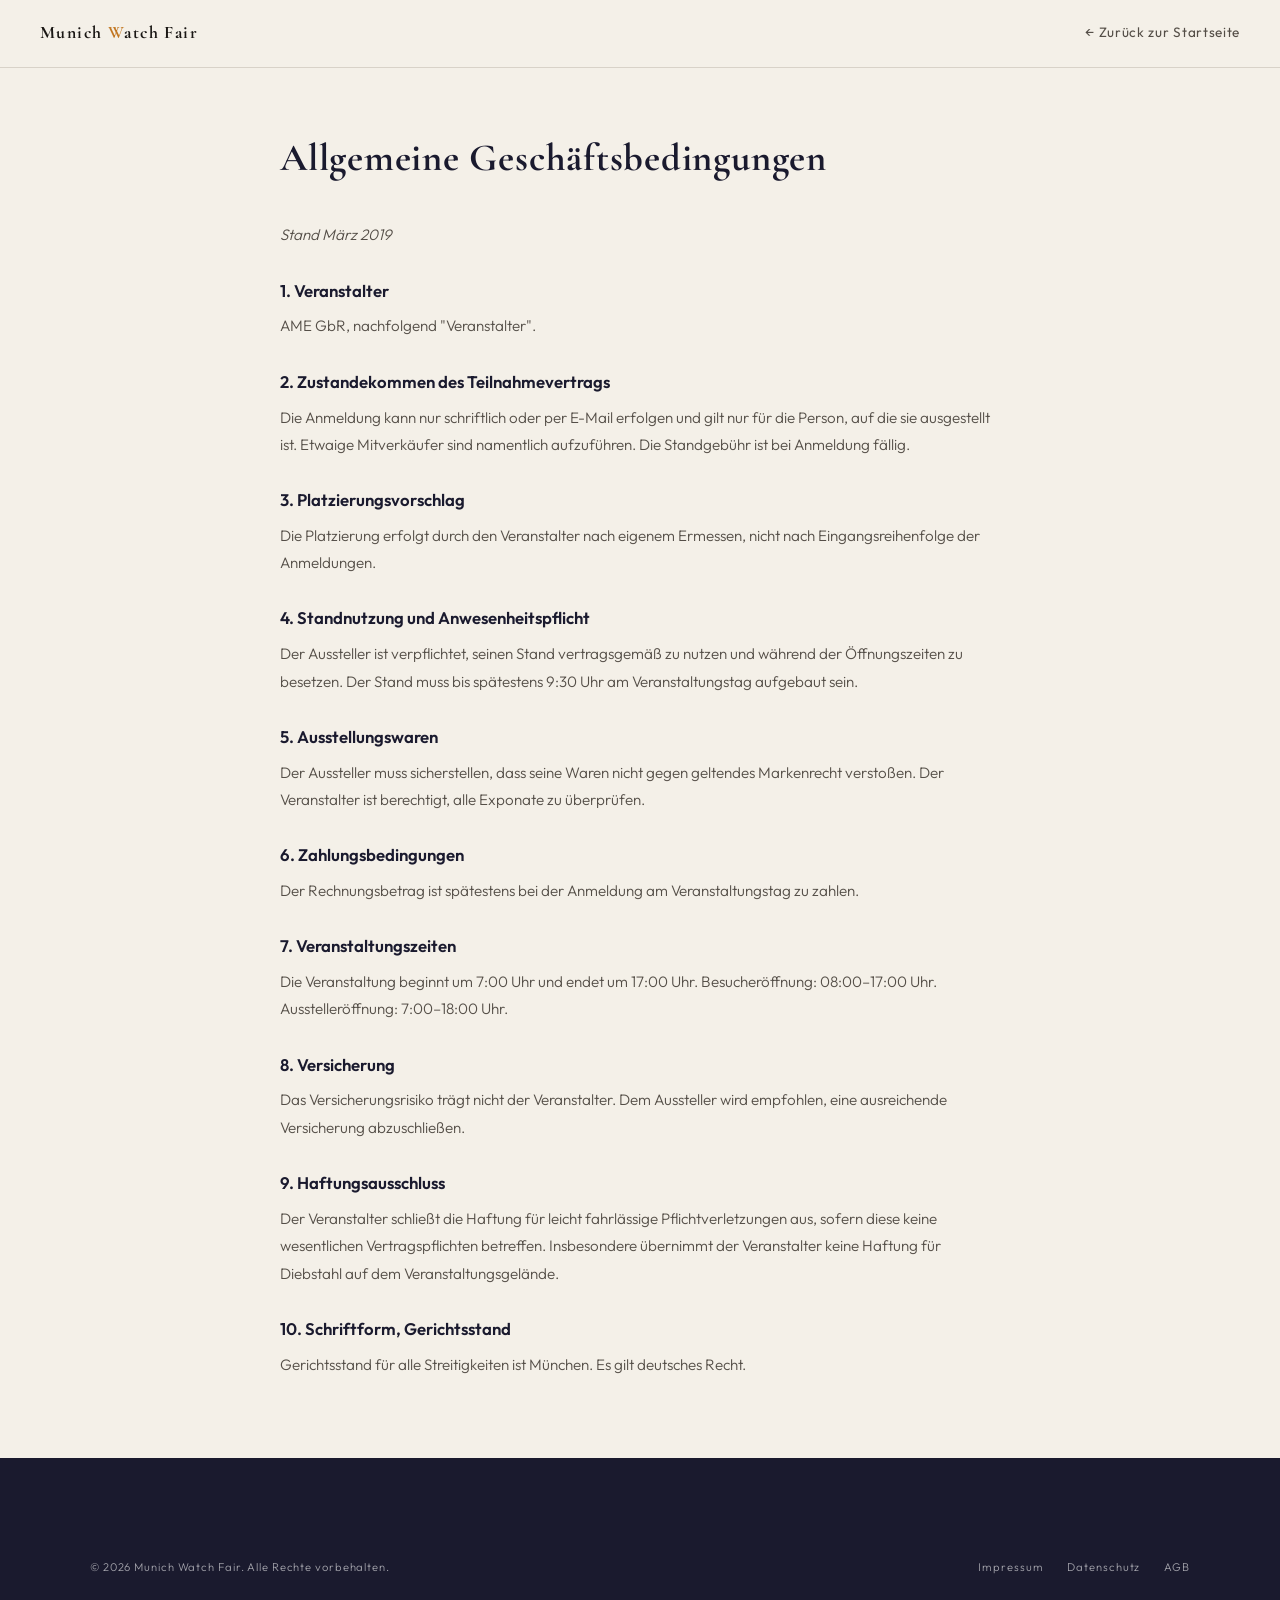
==== commit da4d6fb7: "Schedule with new entry times: WTA early access at 07:00 - Timeline: 07:00 Table Holder + 07:00 WTA " ====
--- a/agb.html
+++ b/agb.html
@@ -5,7 +5,9 @@
 <meta name="viewport" content="width=device-width, initial-scale=1.0">
 <title>AGB | Munich Watch Fair</title>
 <meta name="description" content="Allgemeine Geschäftsbedingungen der AME GbR – Veranstalter der Munich Watch Fair.">
-<link rel="icon" type="image/x-icon" href="images/favicon.ico">
+<link rel="icon" type="image/svg+xml" href="images/favicon.svg">
+<link rel="icon" type="image/png" sizes="32x32" href="images/favicon-32.png">
+<link rel="apple-touch-icon" sizes="180x180" href="images/apple-touch-icon.png">
 <link rel="preconnect" href="https://fonts.googleapis.com">
 <link rel="preconnect" href="https://fonts.gstatic.com" crossorigin>
 <link href="https://fonts.googleapis.com/css2?family=Cormorant+Garamond:ital,wght@0,400;0,600;0,700;1,400&family=Outfit:wght@300;400;500;600;700&display=swap" rel="stylesheet">
@@ -42,7 +44,7 @@
     <p>Der Rechnungsbetrag ist spätestens bei der Anmeldung am Veranstaltungstag zu zahlen.</p>
 
     <h3>7. Veranstaltungszeiten</h3>
-    <p>Die Veranstaltung beginnt um 7:00 Uhr und endet um 17:00 Uhr. Besucheröffnung: 10:00–17:00 Uhr. Ausstelleröffnung: 7:00–18:00 Uhr.</p>
+    <p>Die Veranstaltung beginnt um 7:00 Uhr und endet um 17:00 Uhr. Besucheröffnung: 08:00–17:00 Uhr. Ausstelleröffnung: 7:00–18:00 Uhr.</p>
 
     <h3>8. Versicherung</h3>
     <p>Das Versicherungsrisiko trägt nicht der Veranstalter. Dem Aussteller wird empfohlen, eine ausreichende Versicherung abzuschließen.</p>
--- a/css/style.css
+++ b/css/style.css
@@ -184,15 +184,58 @@
   opacity:0;transform:translateY(15px);
 }
 
-/* Countdown - elegant, no boxes */
-.hero-countdown-wrap{position:relative;z-index:3;text-align:center;margin-bottom:clamp(1rem,2vw,1.5rem)}
-.countdown{display:flex;justify-content:center;gap:clamp(.2rem,.6vw,.4rem);opacity:0;transform:translateY(15px)}
-.countdown-unit{display:flex;flex-direction:column;align-items:center;min-width:clamp(48px,8vw,72px);padding:.3rem}
-.countdown-value{font-family:var(--font-display);font-size:clamp(1.8rem,4vw,2.8rem);font-weight:700;color:var(--orange);line-height:1;transition:transform .3s var(--ease-spring)}
-.countdown-value.tick{transform:scale(1.12)}
-.countdown-label{font-size:.52rem;font-weight:500;letter-spacing:.2em;text-transform:uppercase;color:var(--text-muted);margin-top:.2rem}
-.countdown-separator{font-family:var(--font-display);font-size:clamp(1.4rem,3vw,2.4rem);color:rgba(184,134,11,.4);align-self:center;margin-top:-.2rem;animation:sepPulse 1.5s ease infinite}
-@keyframes sepPulse{0%,100%{opacity:1}50%{opacity:.25}}
+/* Countdown als feine Zeitlinie (Heute · nächster Termin · zwei folgende) */
+.hero-countdown-wrap{position:relative;z-index:3;display:flex;flex-direction:column;align-items:center;width:100%;margin-bottom:clamp(1rem,2vw,1.5rem)}
+.hero-countdown-wrap[hidden]{display:none}
+.cd-line{
+  --w:140px;--n:4;
+  position:relative;width:min(880px,100%);
+  margin-top:clamp(1.4rem,3vw,2.2rem);
+  opacity:0;transform:translateY(15px);
+}
+.cd-line[data-count="3"]{--n:3}
+/* Grundlinie von Mitte erster bis Mitte letzter Punkt; Goldstrecke = ein Punktabstand */
+.cd-line-track{position:absolute;left:calc(var(--w) / 2);right:calc(var(--w) / 2);top:32px;height:1px;background:var(--border-strong)}
+.cd-line-progress{position:absolute;left:calc(var(--w) / 2);top:31px;height:2px;width:calc((100% - var(--w)) / (var(--n) - 1));background:var(--gold-light)}
+.cd-line.is-eventday .cd-line-progress{display:none}
+.cd-line-points{list-style:none;margin:0;padding:0;display:flex;justify-content:space-between;position:relative}
+.cd-line-point{width:var(--w);display:flex;flex-direction:column;align-items:center;gap:10px}
+.cd-line-above{position:relative;width:100%;height:16px}
+.cd-line-above span{
+  position:absolute;bottom:0;left:50%;transform:translateX(-50%);
+  white-space:nowrap;
+  font-size:11px;letter-spacing:.22em;font-weight:600;line-height:16px;text-transform:uppercase;color:#7A5A10;
+}
+/* Messetag: Live-Text steht über dem ersten Punkt -> linksbündig, damit er nicht über den Rand ragt */
+.cd-line-point:first-child .cd-line-above span{left:0;transform:none}
+.cd-line-dot{width:8px;height:8px;margin:3px 0;border-radius:50%;background:#a39c91}
+.cd-line-point.is-today .cd-line-dot{background:var(--navy)}
+.cd-line-point.is-next .cd-line-dot{width:12px;height:12px;margin:1px 0;background:var(--orange)}
+.cd-line-date{font-size:15px;color:var(--text-mid);white-space:nowrap}
+.cd-line-point.is-next .cd-line-date{font-weight:500}
+/* Kalender-Button + "Alle Termine" */
+.hero-ics-wrap{display:flex;flex-wrap:wrap;gap:14px 28px;align-items:center;justify-content:center;margin-top:clamp(1.6rem,3.2vw,2.4rem);opacity:0;transform:translateY(15px)}
+.cd-line-btn{
+  font-family:var(--font-body);font-size:12px;letter-spacing:.2em;font-weight:500;text-transform:uppercase;
+  padding:14px 28px;background:transparent;border:1px solid var(--border-strong);color:var(--text);cursor:pointer;
+  transition:all .4s var(--ease);
+}
+.cd-line-btn:hover{border-color:var(--gold-light);background:var(--orange-dim)}
+.cd-line-all{font-size:14px;letter-spacing:.08em;color:#7A5A10;transition:color .3s var(--ease)}
+.cd-line-all:hover{color:var(--navy)}
+.cd-line-btn:focus-visible,.cd-line-all:focus-visible{outline:2px solid var(--gold-light);outline-offset:3px}
+/* Handy: bei Platzmangel nur Heute, nächster und ein weiterer Termin */
+@media(max-width:600px){
+  .cd-line{--w:96px;margin-top:2rem}
+  .cd-line[data-count="4"]{--n:3}
+  .cd-line[data-count="4"] .cd-line-point:nth-child(4){display:none}
+  .cd-line-above span{white-space:normal;width:max-content;max-width:min(210px,56vw);text-align:center;line-height:1.35;letter-spacing:.16em}
+  .cd-line-point:first-child .cd-line-above span{text-align:left}
+  .cd-line-date{font-size:13px}
+  .hero-ics-wrap{gap:12px 16px}
+  .cd-line-btn{font-size:11px;padding:12px 16px;letter-spacing:.14em}
+  .cd-line-all{font-size:13px}
+}
 
 /* THREE LUXURY SVG ICONS */
 .hero-icons{
@@ -272,6 +315,10 @@
   .hero-icons{gap:1.5rem}
   .hero-icon-svg{width:clamp(60px,18vw,90px)}
   .hero-deco{display:none}
+}
+/* Mobil: ruhiger Hero — die drei Deko-Icons (Schmuck/Uhren/Accessoires) entfallen */
+@media(max-width:600px){
+  .hero-icons{display:none}
 }
 /* BUTTONS */
 .btn{display:inline-flex;align-items:center;gap:.5rem;padding:.95rem 2.4rem;font-family:var(--font-body);font-size:.75rem;font-weight:500;letter-spacing:.2em;text-transform:uppercase;border:none;cursor:pointer;transition:all .4s var(--ease);position:relative;overflow:hidden}
@@ -489,7 +536,19 @@
   border-color:var(--orange);
   box-shadow:0 1px 4px rgba(194,119,34,.15);
 }
-.timeline-clock{font-size:1rem;line-height:1}
+.timeline-clock{
+  display:flex;align-items:center;justify-content:center;
+  width:38px;height:38px;flex-shrink:0;line-height:0;
+}
+.timeline-dial{display:block;width:100%;height:100%}
+/* Zeiger rotieren um das Zifferblatt-Zentrum (22,22 im viewBox) */
+.dial-hand{
+  transform-box:view-box;
+  transform-origin:22px 22px;
+}
+@media (prefers-reduced-motion: reduce){
+  .dial-hand{transition:none !important}
+}
 /* Vertical connector from node to card */
 .timeline-item::before{
   content:'';position:absolute;top:38px;left:50%;
@@ -505,7 +564,6 @@
   box-shadow:0 1px 2px rgba(0,0,0,.03),inset 0 1px 2px rgba(0,0,0,.015);
   padding:1.2rem 1rem;
   transition:all .5s var(--ease);
-  flex:1;
 }
 .timeline-card-glass::before{
   content:'';position:absolute;inset:0;
@@ -517,12 +575,12 @@
   background:linear-gradient(90deg,transparent,var(--orange),transparent);
   opacity:0;transition:opacity .4s;
 }
-.timeline-item:hover .timeline-card-glass{
+.timeline-card-glass:hover{
   transform:translateY(-2px);
   box-shadow:0 2px 6px rgba(0,0,0,.05);
   border-color:var(--gold-border);
 }
-.timeline-item:hover .timeline-card-glass::after{opacity:.5}
+.timeline-card-glass:hover::after{opacity:.5}
 .timeline-time{
   display:inline-block;font-size:.6rem;font-weight:600;
   letter-spacing:.12em;text-transform:uppercase;
@@ -534,6 +592,29 @@
 .timeline-card-glass p{
   font-size:.78rem;color:var(--text-mid);line-height:1.5;font-weight:300;
 }
+/* Station 07:00: zwei Karten übereinander */
+.timeline-item-double{gap:.7rem}
+.timeline-time-row{display:flex;align-items:center;justify-content:center;gap:.5rem;margin-bottom:.3rem}
+.timeline-time-row .timeline-time{margin-bottom:0}
+.timeline-new{
+  font-size:.55rem;font-weight:600;letter-spacing:.16em;text-transform:uppercase;
+  background:var(--navy);color:var(--orange-light);padding:.18rem .45rem .18rem .55rem;border-radius:2px;
+}
+/* Preis + Armband-Etikett */
+.timeline-meta{display:flex;flex-direction:column;align-items:center;gap:.45rem;margin-top:.8rem;padding-top:.7rem;border-top:1px solid var(--border)}
+.timeline-card-glass .timeline-price{font-size:.72rem;color:var(--text-muted);line-height:1.2}
+.timeline-price-amount{font-family:var(--font-display);font-size:1.35rem;font-weight:700;color:var(--navy);margin-right:.15rem}
+.timeline-card-glass .timeline-price-note{font-size:.72rem;font-style:italic}
+.timeline-band{
+  display:inline-flex;align-items:center;gap:.35rem;
+  font-size:.56rem;font-weight:600;letter-spacing:.14em;text-transform:uppercase;
+  padding:.28rem .6rem .28rem .5rem;border-radius:999px;border:1px solid;
+}
+.timeline-band::before{content:'';width:.45rem;height:.45rem;border-radius:50%;background:currentColor}
+.timeline-band.is-dealer{color:#7A5A10;background:rgba(194,119,34,.12);border-color:var(--orange-border)}
+.timeline-band.is-dealer::before{background:var(--orange)}
+.timeline-band.is-visitor{color:var(--text-muted);background:rgba(107,100,92,.08);border-color:var(--border)}
+.timeline-band.is-visitor::before{background:#a39c91}
 
 /* Tablet: scroll horizontally */
 @media(max-width:1024px){
@@ -545,44 +626,58 @@
   }
   .timeline-item{scroll-snap-align:center;min-width:200px}
 }
-/* Mobile: horizontal swipe */
+/* Mobile: vertikale Zeitleiste — der Tag laeuft als Strahl von oben nach unten,
+   Zifferblatt-Nodes auf dem Strahl, Karten rechts daneben in voller Breite.
+   Die Fuell-Linie animiert hier die HOEHE (statt Breite) — siehe updateFill() in js/main.js. */
 @media(max-width:600px){
   .timeline{
-    display:flex;
-    overflow-x:auto;-webkit-overflow-scrolling:touch;
-    scroll-snap-type:x mandatory;
-    gap:.75rem;
-    padding:0 1rem 1rem;
-    scrollbar-width:none;
+    display:flex;flex-direction:column;
+    gap:1.4rem;
+    padding:.5rem 0;
   }
-  .timeline::-webkit-scrollbar{display:none}
-  .timeline-line{display:none}
+  .timeline-line{
+    top:10px;bottom:10px;left:18px;right:auto;
+    width:2px;height:auto;
+  }
+  .timeline-line-fill{
+    width:100%;height:0;
+    background:linear-gradient(180deg,var(--orange),var(--navy));
+    transition:height .1s linear;
+  }
   .timeline-item{
-    flex:0 0 70vw;max-width:260px;
-    scroll-snap-align:start;
-    padding-top:0;min-width:0;
+    flex-direction:row;align-items:flex-start;text-align:left;
+    padding-top:0;padding-left:56px;
   }
-  .timeline-node{display:none}
-  .timeline-item::before{display:none}
-  .timeline-card-glass{padding:.9rem .8rem}
-  .timeline-card-glass h3{font-size:.85rem;margin-bottom:.2rem}
-  .timeline-card-glass p{
-    font-size:.72rem;line-height:1.4;
-    display:-webkit-box;-webkit-line-clamp:1;-webkit-box-orient:vertical;overflow:hidden;
+  .timeline-node{top:0;left:0;transform:none}
+  /* nodePop/Hover arbeiten mit translateX(-50%) (horizontales Layout) — hier neutralisieren */
+  .timeline-item.visible .timeline-node{animation:none;opacity:1}
+  .timeline-item:hover .timeline-node{transform:scale(1.05)}
+  /* Verbindungslinie Node -> Karte horizontal statt vertikal */
+  .timeline-item::before{
+    top:19px;left:42px;
+    width:12px;height:1.5px;
+    background:linear-gradient(90deg,var(--orange-border),transparent);
   }
+  .timeline-card-glass{padding:1rem .9rem;width:100%}
+  .timeline-item-double{flex-direction:column}
+  .timeline-time-row{justify-content:flex-start}
+  .timeline-meta{flex-direction:row;flex-wrap:wrap;align-items:center;justify-content:space-between}
+  .timeline-card-glass h3{font-size:.95rem;margin-bottom:.3rem}
+  .timeline-card-glass p{font-size:.78rem;line-height:1.5}
 }
 
 /* ===== TICKETS ===== */
 .ticket-card{max-width:460px;margin:0 auto;background:var(--bg-card);border:1px solid var(--gold-border);padding:clamp(2.5rem,4vw,3.5rem);text-align:center;position:relative;overflow:hidden;transition:all .5s var(--ease);box-shadow:0 1px 2px rgba(0,0,0,.03),inset 0 1px 2px rgba(0,0,0,.015)}
 .ticket-grid{display:grid;grid-template-columns:repeat(auto-fit,minmax(300px,1fr));gap:2rem;max-width:960px;margin:0 auto}
 .ticket-grid .ticket-card{max-width:none}
-.ticket-badge{position:absolute;top:16px;right:-32px;background:var(--orange);color:#fff;font-size:.6rem;font-weight:600;letter-spacing:.12em;text-transform:uppercase;padding:.3rem 2.5rem;transform:rotate(45deg)}
+.ticket-note{text-align:center;margin-top:1.8rem;font-size:.88rem;color:var(--text-mid)}
+.ticket-ribbon{position:absolute;top:16px;right:-32px;background:var(--orange);color:#fff;font-size:.6rem;font-weight:600;letter-spacing:.12em;text-transform:uppercase;padding:.3rem 2.5rem;transform:rotate(45deg)}
 .ticket-card:hover{transform:translateY(-2px);box-shadow:0 3px 8px rgba(0,0,0,.06);border-color:var(--orange-border)}
 .ticket-card::before,.ticket-card::after{content:'';position:absolute;width:40px;height:40px;border-color:var(--navy);border-style:solid;opacity:.3;transition:all .5s var(--ease)}
 .ticket-card::before{top:12px;left:12px;border-width:1.5px 0 0 1.5px}
 .ticket-card::after{bottom:12px;right:12px;border-width:0 1.5px 1.5px 0}
 .ticket-card:hover::before,.ticket-card:hover::after{width:60px;height:60px;opacity:.6}
-.ticket-icon{font-size:2.5rem;margin-bottom:1.2rem;display:inline-block;animation:ticketFloat 3s ease-in-out infinite}
+.ticket-icon{width:40px;height:40px;margin-bottom:1.2rem;display:inline-block;animation:ticketFloat 3s ease-in-out infinite}
 @keyframes ticketFloat{0%,100%{transform:translateY(0)}50%{transform:translateY(-8px)}}
 .ticket-card h3{font-family:var(--font-display);font-size:1.7rem;font-weight:600;margin-bottom:.5rem}
 .ticket-date{font-size:.85rem;color:var(--text-light);margin-bottom:2rem;font-weight:300}
@@ -592,7 +687,48 @@
 /* ===== AUSSTELLER TEASER (PUBLIC) ===== */
 .aussteller-benefits{display:grid;grid-template-columns:repeat(3,1fr);gap:1.5rem;margin-bottom:3rem}
 .benefit-item{text-align:center;padding:1.5rem 1rem}
-.benefit-icon{font-size:1.8rem;margin-bottom:.8rem;display:inline-block}
+.benefit-icon{width:30px;height:30px;margin-bottom:.8rem;display:inline-block}
+.aussteller-cta{text-align:center;margin-top:.5rem}
+
+/* ===== AUSSTELLER-SEITE ===== */
+.subpage-hero{padding-top:calc(clamp(5rem,10vw,8rem) + 3rem)}
+.subpage-hero .section-header{margin-bottom:0}
+.price-grid .ticket-card{margin:0}
+.price-note{font-size:.88rem;color:var(--text-mid);line-height:1.6;max-width:22rem;margin:0 auto}
+.price-discount{text-align:center;margin-top:2rem;font-size:.9rem;color:var(--text-muted)}
+.steps{
+  list-style:none;margin:0 auto;padding:0;max-width:1000px;
+  display:grid;grid-template-columns:repeat(4,1fr);gap:1.5rem;counter-reset:none;
+}
+.step{text-align:center;padding:0 .5rem}
+.step-num{
+  display:inline-flex;align-items:center;justify-content:center;
+  width:2.8rem;height:2.8rem;margin-bottom:1rem;
+  border:1px solid var(--gold-border);border-radius:50%;
+  font-family:var(--font-display);font-size:1.3rem;font-weight:600;color:var(--gold);
+}
+.step h3{font-family:var(--font-display);font-size:1.15rem;font-weight:600;margin-bottom:.4rem;color:var(--navy)}
+.step p{font-size:.88rem;color:var(--text-mid);line-height:1.6}
+@media(max-width:900px){
+  .steps{grid-template-columns:repeat(2,1fr);gap:2rem 1.25rem}
+}
+@media(max-width:560px){
+  .steps{grid-template-columns:1fr;gap:1.25rem;max-width:26rem}
+  .step{display:grid;grid-template-columns:2.8rem 1fr;column-gap:1rem;text-align:left;padding:0}
+  .step-num{grid-row:1 / span 2;margin-bottom:0}
+}
+.aussteller-form{
+  max-width:760px;margin:0 auto;
+  background:var(--bg-card);
+  border:1px solid rgba(0,0,0,.06);
+  box-shadow:0 1px 2px rgba(0,0,0,.03),inset 0 1px 2px rgba(0,0,0,.015);
+  padding:clamp(.5rem,2vw,1.5rem);
+}
+.aussteller-form-embed{width:100%;min-height:600px}
+.aussteller-form-embed iframe{display:block;width:100%;border:0}
+.aussteller-form-embed noscript a{display:block;padding:2rem;text-align:center;color:var(--orange)}
+.aussteller-mail-alt{text-align:center;margin-top:1.5rem;font-size:.9rem;color:var(--text-muted)}
+.aussteller-mail-alt a{color:var(--orange);text-decoration:underline;text-underline-offset:2px}
 .benefit-item h4{font-family:var(--font-display);font-size:1.1rem;font-weight:600;margin-bottom:.4rem}
 .benefit-item p{font-size:.82rem;color:var(--text-mid);font-weight:300;line-height:1.5}
 
@@ -702,17 +838,18 @@
   .info-grid{grid-template-columns:1fr;grid-template-rows:auto;gap:1rem}
   .info-card-featured{grid-row:auto}
   .aussteller-benefits{grid-template-columns:1fr;gap:1rem}
+  .aussteller-form{padding:0;border-left:0;border-right:0;box-shadow:none;margin:0 -.25rem}
   .pricing-grid{grid-template-columns:1fr;max-width:400px;margin:0 auto}
   .pricing-card.featured{transform:none}.pricing-card.featured:hover{transform:translateY(-10px)}
-  .countdown-separator{display:none}
   .form-row{grid-template-columns:1fr}
   .gate-box .btn{display:block;width:100%;margin:.4rem 0}
   .ticket-badge{display:none!important}
-  .ticket-banner-mobile{display:flex!important}
+  .ticket-banner-mobile{display:grid!important}
+  .ticket-banner-mobile~.footer-new{padding-bottom:calc(64px + env(safe-area-inset-bottom))}
   .cursor-spotlight{display:none!important}
   .watch-draw-wrap{max-width:200px}
 }
-@media(max-width:480px){.section{padding:3.5rem 1.25rem}.nav{padding:1rem 1.25rem}.countdown-unit{min-width:52px}.ticker-item{padding:0 1.5rem;font-size:.63rem}}
+@media(max-width:480px){.section{padding:3.5rem 1.25rem}.nav{padding:1rem 1.25rem}.ticker-item{padding:0 1.5rem;font-size:.63rem}}
 
 /* ===== TICKET POST-IT (top-right) ===== */
 .ticket-badge{
@@ -765,24 +902,72 @@
   margin-top:.25rem;
 }
 
-/* ===== MOBILE TICKET BANNER ===== */
+/* ===== MOBILE APP-BAR (Countdown-Chip + Tickets + Route) ===== */
 .ticket-banner-mobile{
   display:none;
   position:fixed;bottom:0;left:0;right:0;
   z-index:9999;
-  height:46px;
-  align-items:center;justify-content:center;gap:.5rem;
+  grid-template-columns:auto 1fr auto;
+  align-items:center;gap:.6rem;
+  min-height:56px;
+  padding:.45rem .75rem;
+  padding-bottom:calc(.45rem + env(safe-area-inset-bottom));
   background:var(--navy);
+  border-top:1px solid var(--gold-border);
+  box-shadow:0 -2px 8px rgba(0,0,0,.15);
+}
+/* Kein zukuenftiger Termin: nur CTA + Route, kein Chip */
+.ticket-banner-mobile.no-chip{grid-template-columns:1fr auto}
+/* Messetag: Route wird zum Mittel-CTA, Icon-Slot entfaellt */
+.ticket-banner-mobile.is-eventday{grid-template-columns:auto 1fr}
+.mobile-bar-chip{
+  display:inline-flex;align-items:center;gap:.45rem;
+  font-size:.6rem;font-weight:600;
+  letter-spacing:.08em;text-transform:uppercase;
+  color:rgba(255,255,255,.85);
+  white-space:nowrap;
+}
+.mobile-bar-chip:empty{display:none}
+.mobile-bar-chip::before{
+  content:'';width:6px;height:6px;border-radius:50%;flex-shrink:0;
+  background:var(--gold-light);
+  animation:mwfBarPulse 2.4s var(--ease) infinite;
+}
+@keyframes mwfBarPulse{
+  0%,100%{opacity:1;box-shadow:0 0 0 0 rgba(184,134,11,.45)}
+  50%{opacity:.55;box-shadow:0 0 0 5px rgba(184,134,11,0)}
+}
+.mobile-bar-cta{
+  display:inline-flex;align-items:center;justify-content:center;
+  min-height:40px;padding:.3rem 1rem;
+  background:var(--orange);color:var(--white);
+  font-family:var(--font-body);font-size:.68rem;font-weight:600;
+  letter-spacing:.16em;text-transform:uppercase;
+  text-decoration:none;text-align:center;
+  transition:background .4s var(--ease),transform .4s var(--ease);
+}
+.mobile-bar-cta:active{transform:scale(.97)}
+.mobile-bar-route{
+  display:inline-flex;align-items:center;justify-content:center;
+  width:42px;height:42px;flex-shrink:0;
+  border:1px solid rgba(184,134,11,.4);
   text-decoration:none;
-  box-shadow:0 -2px 8px rgba(0,0,0,.15);
-}
-.ticket-banner-mobile span{
-  font-size:.65rem;font-weight:600;
-  letter-spacing:.12em;text-transform:uppercase;
-  color:rgba(255,255,255,.85);
-}
-.ticket-banner-mobile .mobile-cta{
-  color:var(--gold-light);
+  transition:background .4s var(--ease);
+}
+.mobile-bar-route:active{background:rgba(184,134,11,.15)}
+/* Heller Fokusring fuer den Navy-Grund der Bar (Muster wie .btn-ghost:focus-visible) */
+.mobile-bar-cta:focus-visible,
+.mobile-bar-route:focus-visible{outline:2px solid var(--gold-light);outline-offset:2px}
+.mobile-bar-route svg{width:22px;height:22px;display:block}
+.mobile-bar-route .mbr-line{fill:none;stroke:rgba(255,255,255,.9);stroke-width:1.8;stroke-linecap:round;stroke-linejoin:round}
+.mobile-bar-route .mbr-gold{fill:none;stroke:var(--gold-light);stroke-width:1.5}
+/* Messetag-Modus: Route-CTA in Gold */
+.ticket-banner-mobile.is-eventday .mobile-bar-route{display:none}
+.ticket-banner-mobile.is-eventday .mobile-bar-cta{background:var(--gold-light);color:var(--navy);font-weight:700}
+@media (prefers-reduced-motion:reduce){
+  .mobile-bar-chip::before{animation:none}
+  .mobile-bar-cta,.mobile-bar-route{transition:none}
+  .mobile-bar-cta:active{transform:none}
 }
 
 /* ===== CURSOR SPOTLIGHT ===== */
@@ -825,6 +1010,70 @@
 .watch-draw .draw-path.delay-5{transition-delay:1.5s}
 .watch-draw.drawn .draw-path{stroke-dashoffset:0}
 
+/* ===== GRAVUR-ICONS (Inline-SVG statt Emoji) ===== */
+.icon-engrave .draw{fill:none;stroke:var(--navy);stroke-width:1;stroke-linecap:round;stroke-linejoin:round}
+.icon-engrave .draw.thin{stroke-width:.5;stroke:rgba(26,26,46,.35)}
+.icon-engrave .draw.gold{stroke:var(--gold-light);stroke-width:.8}
+.icon-engrave .perf{fill:none;stroke:rgba(26,26,46,.35);stroke-width:.5;stroke-dasharray:2 2}
+/* Strichstaerken-Ausgleich fuer kleinere Darstellungsgroessen */
+.benefit-icon .draw{stroke-width:1.3}
+.benefit-icon .draw.thin{stroke-width:.7}
+.benefit-icon .draw.gold{stroke-width:1.1}
+.anfahrt-icon .draw{stroke-width:1.6}
+.anfahrt-icon .draw.thin{stroke-width:.9}
+.anfahrt-icon .draw.gold{stroke-width:1.3}
+/* Selbstzeichnung beim Einscrollen (wie .watch-draw) */
+.icon-engrave.icon-draw .draw{stroke-dasharray:140;stroke-dashoffset:140;transition:stroke-dashoffset 1.6s var(--ease-out)}
+.icon-engrave.icon-draw .draw.d1{transition-delay:.25s}
+.icon-engrave.icon-draw .draw.d2{transition-delay:.5s}
+.icon-engrave.icon-draw .draw.d3{transition-delay:.75s}
+.icon-engrave.icon-draw .draw.d4{transition-delay:1s}
+.icon-engrave.icon-draw .perf{opacity:0;transition:opacity .6s ease .9s}
+.icon-engrave.icon-draw.drawn .draw{stroke-dashoffset:0}
+.icon-engrave.icon-draw.drawn .perf{opacity:1}
+@media (prefers-reduced-motion: reduce){
+  .icon-engrave.icon-draw .draw{stroke-dasharray:none;stroke-dashoffset:0;transition:none}
+  .icon-engrave.icon-draw .perf{opacity:1;transition:none}
+  .ticket-icon{animation:none}
+}
+
+/* ===== AUF EINEN BLICK (Glance-Bar) ===== */
+.section.glance-section{padding:clamp(2.25rem,5vw,3rem) clamp(1.5rem,5vw,3rem) clamp(.5rem,1.5vw,1rem)}
+.glance-grid{display:grid;grid-template-columns:repeat(4,1fr);gap:1rem}
+.glance-card{display:block;text-decoration:none;color:inherit}
+.glance-card:focus-visible{outline:2px solid var(--gold-light);outline-offset:3px}
+.glance-inner{
+  display:flex;align-items:center;gap:.85rem;height:100%;
+  background:var(--bg-card);
+  border:1px solid var(--gold-border);
+  padding:.95rem 1.1rem;
+  box-shadow:0 1px 2px rgba(0,0,0,.02);
+  transition:border-color .35s var(--ease),box-shadow .35s var(--ease),transform .35s var(--ease);
+}
+.glance-card:hover .glance-inner{border-color:var(--gold-light);box-shadow:0 3px 8px rgba(0,0,0,.05);transform:translateY(-3px)}
+.glance-icon{width:34px;height:34px;flex-shrink:0;transition:transform .35s var(--ease)}
+.glance-icon .draw{stroke-width:1.2}
+.glance-icon .draw.thin{stroke-width:.6}
+.glance-icon .draw.gold{stroke-width:1}
+.glance-card:hover .glance-icon{transform:scale(1.08)}
+.glance-card:hover .glance-icon .draw.gold{stroke:var(--orange)}
+.glance-body{min-width:0}
+.glance-title{display:block;font-size:.6rem;font-weight:500;letter-spacing:.18em;text-transform:uppercase;color:var(--gold);margin-bottom:.2rem}
+.glance-fact{display:block;font-size:.82rem;font-weight:400;color:var(--text-mid);line-height:1.4}
+@media(max-width:1023px) and (min-width:769px){.glance-grid{grid-template-columns:repeat(2,1fr)}}
+/* Mobil: 2x2-Raster — alle vier Fakten ohne horizontales Wischen sichtbar */
+@media(max-width:768px){
+  .glance-grid{grid-template-columns:repeat(2,1fr);gap:.7rem}
+  .glance-inner{flex-direction:column;align-items:flex-start;gap:.55rem;padding:.85rem .9rem}
+  .glance-icon{width:28px;height:28px}
+  .glance-fact{font-size:.76rem}
+}
+@media (prefers-reduced-motion: reduce){
+  .glance-inner,.glance-icon{transition:none}
+  .glance-card:hover .glance-inner{transform:none}
+  .glance-card:hover .glance-icon{transform:none}
+}
+
 /* ===== FILM GRAIN ===== */
 .film-grain{
   position:fixed;inset:0;z-index:9998;
@@ -845,104 +1094,138 @@
 /* ===== MAGNET BUTTONS ===== */
 .btn-magnet{transition:transform .25s var(--ease)}
 
-/* ===== MESSETERMINE 2026 ===== */
-.termine-grid{
-  display:grid;
-  grid-template-columns:repeat(2,1fr);
-  gap:1.5rem;
-}
-.termin-card{
+/* ===== MESSETERMINE (kompakte Liste) ===== */
+.termine-list{max-width:760px;margin:0 auto}
+.termin-rows{list-style:none;margin:0;padding:0;border-top:1px solid var(--border)}
+.termin-rows[hidden]{display:none}
+.termin-row{
   position:relative;overflow:hidden;
+  display:grid;grid-template-columns:7.5rem 1fr auto auto;align-items:center;gap:1.25rem;
+  padding:1rem 2.9rem 1rem 1.25rem;
+  border-bottom:1px solid var(--border);
+  transition:background .4s var(--ease);
+}
+.termin-row:hover{background:var(--bg-card-hover)}
+.termin-row-meta{display:contents}
+.termin-row-weekday{grid-column:1;grid-row:1}
+.termin-row-date{grid-column:2;grid-row:1}
+.termin-row-time{grid-column:3;grid-row:1}
+.termin-row-ics{grid-column:4;grid-row:1}
+.termin-row-weekday{
+  font-size:.65rem;font-weight:400;letter-spacing:.2em;text-transform:uppercase;color:var(--text-muted);
+}
+.termin-row-date{
+  font-family:var(--font-display);font-size:1.35rem;font-weight:600;color:var(--navy);line-height:1.2;
+}
+.termin-row-time{font-size:.82rem;font-weight:300;color:var(--text-mid);white-space:nowrap}
+.termin-row-badge{display:none}
+.termin-row-ics{
+  display:inline-flex;align-items:center;justify-content:center;
+  width:2.4rem;height:2.4rem;padding:0;
+  background:transparent;border:1px solid var(--gold-border);color:var(--navy);cursor:pointer;
+  transition:all .4s var(--ease);
+}
+.termin-row-ics .ics-icon{width:16px;height:16px}
+.termin-row-ics:hover{border-color:var(--gold-light);background:var(--orange-dim)}
+.termin-row-ics:focus-visible{outline:2px solid var(--gold-light);outline-offset:3px}
+
+/* Nächster Termin: diagonales Band wie bisher + goldene Kante */
+.termin-row.is-next{
   background:var(--bg-card);
-  border:1px solid rgba(0,0,0,.06);
-  box-shadow:0 1px 2px rgba(0,0,0,.03),inset 0 1px 2px rgba(0,0,0,.015);
-  padding:clamp(1.8rem,3vw,2.5rem);
-  text-align:center;
-  transition:all .5s var(--ease);
-}
-.termin-card::before{
-  content:'';position:absolute;inset:0;
-  background:url("data:image/svg+xml,%3Csvg viewBox='0 0 100 100' xmlns='http://www.w3.org/2000/svg'%3E%3Cfilter id='n'%3E%3CfeTurbulence type='fractalNoise' baseFrequency='1.2' numOctaves='3' stitchTiles='stitch'/%3E%3C/filter%3E%3Crect width='100%25' height='100%25' filter='url(%23n)' opacity='0.018'/%3E%3C/svg%3E");
+  box-shadow:inset 3px 0 0 var(--orange);
+}
+.termin-row.is-next .termin-row-date{color:var(--orange)}
+.termin-row.is-next .termin-row-badge{
+  display:block;
+  position:absolute;top:10px;right:-34px;
+  background:var(--orange);color:var(--white);
+  font-size:.5rem;font-weight:600;letter-spacing:.15em;text-transform:uppercase;
+  padding:.2rem 2.4rem;
+  transform:rotate(45deg);
   pointer-events:none;
 }
-.termin-card::after{
-  content:'';position:absolute;bottom:0;left:15%;right:15%;height:1.5px;
-  background:linear-gradient(90deg,transparent,var(--orange),transparent);
-  opacity:0;transition:opacity .5s var(--ease);
-}
-.termin-card:hover{
+
+/* Weitere Jahre aufklappen */
+.termin-year-more{margin-top:1.6rem;text-align:center}
+.termin-year-more .termin-rows{margin-top:1.2rem;text-align:left}
+.termin-year-toggle::after{content:'';width:.4rem;height:.4rem;border-right:1px solid currentColor;border-bottom:1px solid currentColor;transform:translateY(-2px) rotate(45deg);transition:transform .3s var(--ease)}
+.termin-year-toggle[aria-expanded="true"]::after{transform:translateY(1px) rotate(-135deg)}
+.termin-notice{text-align:center;padding:3rem 1rem;font-family:var(--font-display);font-size:1.3rem;color:var(--text-mid)}
+
+@media(max-width:768px){
+  .termin-row{grid-template-columns:1fr auto;gap:.2rem .75rem;padding:.8rem 2.4rem .8rem .75rem}
+  .termin-row-date{grid-column:1;grid-row:1;font-size:1.15rem}
+  .termin-row-meta{grid-column:1;grid-row:2;display:flex;align-items:baseline;gap:.6rem}
+  .termin-row-weekday{letter-spacing:.12em}
+  .termin-row-time{font-size:.72rem}
+  .termin-row-ics{grid-column:2;grid-row:1 / span 2}
+  .termin-row.is-next .termin-row-badge{font-size:.42rem;top:8px;right:-38px}
+}
+@media (prefers-reduced-motion: reduce){
+  .termin-row,.termin-row-ics,.termin-year-toggle::after{transition:none}
+}
+
+/* ===== ICS-KALENDER-EXPORT (Ghost-Buttons) ===== */
+.btn-ghost{
+  display:inline-flex;align-items:center;justify-content:center;gap:.5rem;
+  padding:.65rem 1.6rem;
+  font-family:var(--font-body);font-size:.68rem;font-weight:500;
+  letter-spacing:.18em;text-transform:uppercase;
+  background:transparent;border:1px solid var(--gold-border);
+  color:var(--navy);cursor:pointer;
+  transition:all .4s var(--ease);
+}
+.btn-ghost:hover{
+  border-color:var(--gold-light);
+  background:var(--orange-dim);
   transform:translateY(-2px);
-  box-shadow:0 2px 6px rgba(0,0,0,.05);
-  border-color:var(--gold-border);
-}
-.termin-card:hover::after{opacity:.5}
-
-/* Badge */
-.termin-badge{
-  display:none;
-  position:absolute;top:12px;right:-28px;
-  background:var(--orange);color:var(--white);
-  font-size:.55rem;font-weight:600;letter-spacing:.15em;text-transform:uppercase;
-  padding:.25rem 2.2rem;
-  transform:rotate(45deg);
-  z-index:2;
-}
-.termin-card.is-next .termin-badge{display:block}
-
-/* Next termin highlight */
-.termin-card.is-next{
-  border-color:rgba(232,145,45,.25);
-  box-shadow:0 1px 3px rgba(0,0,0,.04),inset 0 1px 2px rgba(0,0,0,.015);
-}
-.termin-card.is-next::after{opacity:.4}
-
-/* Past termin */
-.termin-card.is-past{
-  opacity:.45;
-  filter:grayscale(.3);
-}
-.termin-card.is-past:hover{
-  opacity:.6;
-  transform:translateY(-3px);
-}
-
-.termin-date-wrap{
-  display:flex;flex-direction:column;align-items:center;
-  margin-bottom:1.2rem;position:relative;z-index:1;
-}
-.termin-weekday{
-  font-size:.65rem;font-weight:400;letter-spacing:.2em;text-transform:uppercase;
-  color:var(--text-muted);margin-bottom:.2rem;
-}
-.termin-day{
-  font-family:var(--font-display);font-size:3.2rem;font-weight:700;
-  color:var(--navy);line-height:1;
-}
-.termin-card.is-next .termin-day{color:var(--orange)}
-.termin-month{
-  font-family:var(--font-display);font-size:1.1rem;font-weight:600;
-  color:var(--text-mid);margin-top:.15rem;
-}
-.termin-details{position:relative;z-index:1}
-.termin-time,.termin-location{
-  font-size:.82rem;color:var(--text-mid);font-weight:300;line-height:1.6;
-}
-
+  box-shadow:0 2px 6px rgba(26,26,46,.08);
+}
+.btn-ghost:focus-visible{outline:2px solid var(--gold-light);outline-offset:3px}
+/* Kompakte Variante auf den Termin-Karten */
+.btn-ghost-sm{padding:.4rem .9rem;font-size:.55rem;letter-spacing:.14em;gap:.4rem;margin-top:.9rem;position:relative;z-index:1}
+/* Kalender-Icon im Gravur-Stil (stroke-width-Kompensation: 40er viewBox auf ~15px) */
+.ics-icon{width:15px;height:15px;flex:none}
+.ics-icon .draw{stroke-width:2.2}
+.ics-icon .draw.gold{stroke-width:1.8}
+.btn-ghost-sm .ics-icon{width:13px;height:13px}
+.termine-ics-all{text-align:center;margin-top:2.2rem}
 @media(max-width:768px){
-  .termine-grid{grid-template-columns:repeat(2,1fr);gap:.75rem}
-  .termin-card{padding:1rem .8rem}
-  .termin-date-wrap{margin-bottom:.6rem}
-  .termin-weekday{font-size:.55rem;margin-bottom:.1rem}
-  .termin-day{font-size:2.2rem}
-  .termin-month{font-size:.85rem}
-  .termin-time,.termin-location{font-size:.7rem;line-height:1.4}
-  .termin-location{display:none!important}
-  .termin-badge{font-size:.45rem;padding:.2rem 1.8rem;top:8px;right:-30px}
-}
-@media(max-width:360px){
-  .termine-grid{gap:.5rem}
-  .termin-card{padding:.8rem .6rem}
-  .termin-day{font-size:1.8rem}
+  .btn-ghost-sm{padding:.35rem .6rem;font-size:.48rem;letter-spacing:.1em;margin-top:.6rem}
+  .btn-ghost-sm .ics-icon{width:11px;height:11px}
+  .termine-ics-all{margin-top:1.4rem}
+}
+@media (prefers-reduced-motion: reduce){
+  .btn-ghost{transition:none}
+  .btn-ghost:hover{transform:none}
+}
+
+/* ===== GOLDFOLIEN-VERLAUFSTEXT ===== */
+/* Metallische Goldfolie auf den grossen Akzent-Texten. Der wandernde Lichtreflex
+   (Sheen-Sweep: background-position 0% -> 100%) kommt aus js/main.js (GSAP, once:true);
+   ohne JS/GSAP bzw. bei prefers-reduced-motion bleibt die Folie statisch auf 100% 0.
+   Ruhefenster (60-100% des Verlaufs) bleibt bewusst im dunklen Gold (>=3:1 auf --bg,
+   WCAG AA fuer grossen Text) — der helle Reflex #F4E5B8 ist nur waehrend des Sweeps sichtbar.
+   WICHTIG: Nur .section-title .orange — die kleineren .orange-Spans in h3-Karten
+   und im CTA-Banner-H2 behalten ihr flaches Orange (Lesbarkeit). */
+.section-title .orange,
+.ticket-price,
+.termin-day,
+.termin-card.is-next .termin-day{
+  background:linear-gradient(105deg,#B8860B 0%,#F4E5B8 18%,#D4AF37 30%,#B8860B 50%,#8B6914 80%,#8B6914 100%);
+  background-size:250% 100%;
+  background-position:100% 0;
+  -webkit-background-clip:text;
+  background-clip:text;
+  color:transparent;
+}
+/* Fallback ohne background-clip:text: flache Originalfarben */
+@supports not (-webkit-background-clip: text){
+  .section-title .orange,
+  .ticket-price,
+  .termin-day,
+  .termin-card.is-next .termin-day{background:none;color:var(--orange)}
+  .termin-day{color:var(--navy)}
 }
 
 /* ===== FAQ ACCORDION ===== */
@@ -1106,7 +1389,7 @@
 }
 .anfahrt-block:last-child{margin-bottom:0}
 .anfahrt-icon{
-  font-size:1.4rem;flex-shrink:0;margin-top:.1rem;
+  width:24px;height:24px;flex-shrink:0;margin-top:.1rem;display:block;
 }
 .anfahrt-block h4{
   font-family:var(--font-display);font-size:1.05rem;font-weight:600;
@@ -1125,14 +1408,21 @@
 .anfahrt-map iframe{
   display:block;width:100%;height:100%;border-radius:8px;
 }
+/* Routen-Deeplinks unter der Karte (Google / Apple / ÖPNV) */
+.anfahrt-routes{
+  display:flex;flex-wrap:wrap;justify-content:center;gap:.8rem;
+  margin-top:clamp(1.6rem,3vw,2.2rem);
+}
 @media(max-width:768px){
   .anfahrt-grid{grid-template-columns:1fr}
   .anfahrt-map{aspect-ratio:16/10}
+  .anfahrt-routes{gap:.6rem;margin-top:1.4rem}
+  .anfahrt-routes .btn-ghost{padding:.55rem 1rem;font-size:.6rem;letter-spacing:.12em}
 }
 
 /* ===== LANGUAGE SWITCHER ===== */
 .lang-switch{
-  display:flex;align-items:center;gap:.4rem;
+  display:flex;align-items:center;gap:.3rem;
   margin-left:1.5rem;
 }
 .lang-btn{
@@ -1185,7 +1475,6 @@
 /* ===== PERFORMANCE: will-change ===== */
 .loader{will-change:opacity,visibility}
 .ticker-track{will-change:transform}
-.countdown-value{will-change:transform}
 .hero-icon-item.floating .hero-icon-svg{will-change:transform}
 .timeline-line-fill{will-change:width}
 
@@ -1335,6 +1624,17 @@
   display:inline-block;
   clip-path:inset(0 100% 0 0);
 }
+/* BUGFIX: Wort-/Buchstaben-Wrapper INNERHALB der Goldfolie (.orange) brauchen eine
+   EIGENE Clip-Maske: transformierte inline-block-Kinder fallen aus der
+   background-clip:text-Maske des Elternelements heraus und waeren sonst unsichtbar
+   (color:transparent wird vererbt — betraf "Messe", "2026", "Location"). */
+.section-title .orange .reveal-word,
+.section-title .orange .reveal-letter,
+.section-title .orange .reveal-wipe{
+  background:inherit;
+  -webkit-background-clip:text;
+  background-clip:text;
+}
 
 /* ===== LENIS SMOOTH SCROLL ===== */
 html.lenis,html.lenis body{
@@ -1345,6 +1645,26 @@
 }
 .lenis.lenis-smooth [data-lenis-prevent]{
   overscroll-behavior:contain;
+}
+
+/* Contact Section */
+.contact-grid{display:grid;grid-template-columns:1fr 1.2fr;gap:clamp(2rem,4vw,3.5rem);align-items:start}
+.glass-card{background:var(--bg-card);border:1px solid rgba(0,0,0,.06);border-radius:1.2rem;padding:clamp(1.5rem,3vw,2.5rem);box-shadow:0 2px 16px rgba(0,0,0,.04)}
+.contact-info-card h3{font-family:var(--font-display);font-size:1.3rem;font-weight:600;color:var(--navy);margin-bottom:1.5rem}
+.contact-item{display:flex;gap:1rem;align-items:flex-start;margin-bottom:1.25rem}
+.contact-item svg{flex-shrink:0;color:var(--orange);margin-top:.15rem}
+.contact-item .contact-label{display:block;font-family:var(--font-body);font-size:.75rem;font-weight:500;letter-spacing:.1em;text-transform:uppercase;color:var(--text-light);margin-bottom:.15rem}
+.contact-item a,.contact-item span{font-family:var(--font-body);font-size:.95rem;color:var(--navy);line-height:1.6}
+.contact-item a:hover{color:var(--orange)}
+.contact-form{display:flex;flex-direction:column;gap:1.25rem}
+.form-group{display:flex;flex-direction:column;gap:.35rem}
+.form-group label{font-family:var(--font-body);font-size:.8rem;font-weight:500;letter-spacing:.08em;text-transform:uppercase;color:var(--text-light)}
+.form-group input,.form-group select,.form-group textarea{font-family:var(--font-body);font-size:.95rem;padding:.75rem 1rem;border:1px solid var(--border);border-radius:.5rem;background:var(--bg);color:var(--navy);transition:border-color .3s var(--ease),box-shadow .3s var(--ease);outline:none}
+.form-group input:focus,.form-group select:focus,.form-group textarea:focus{border-color:var(--orange);box-shadow:0 0 0 3px rgba(205,127,50,.12)}
+.form-group textarea{resize:vertical;min-height:120px}
+.form-group select{cursor:pointer;appearance:none;background-image:url("data:image/svg+xml,%3Csvg xmlns='http://www.w3.org/2000/svg' width='12' height='12' viewBox='0 0 24 24' fill='none' stroke='%23555' stroke-width='2'%3E%3Cpolyline points='6 9 12 15 18 9'/%3E%3C/svg%3E");background-repeat:no-repeat;background-position:right 1rem center}
+@media(max-width:768px){
+  .contact-grid{grid-template-columns:1fr}
 }
 
 /* Legal Pages */
